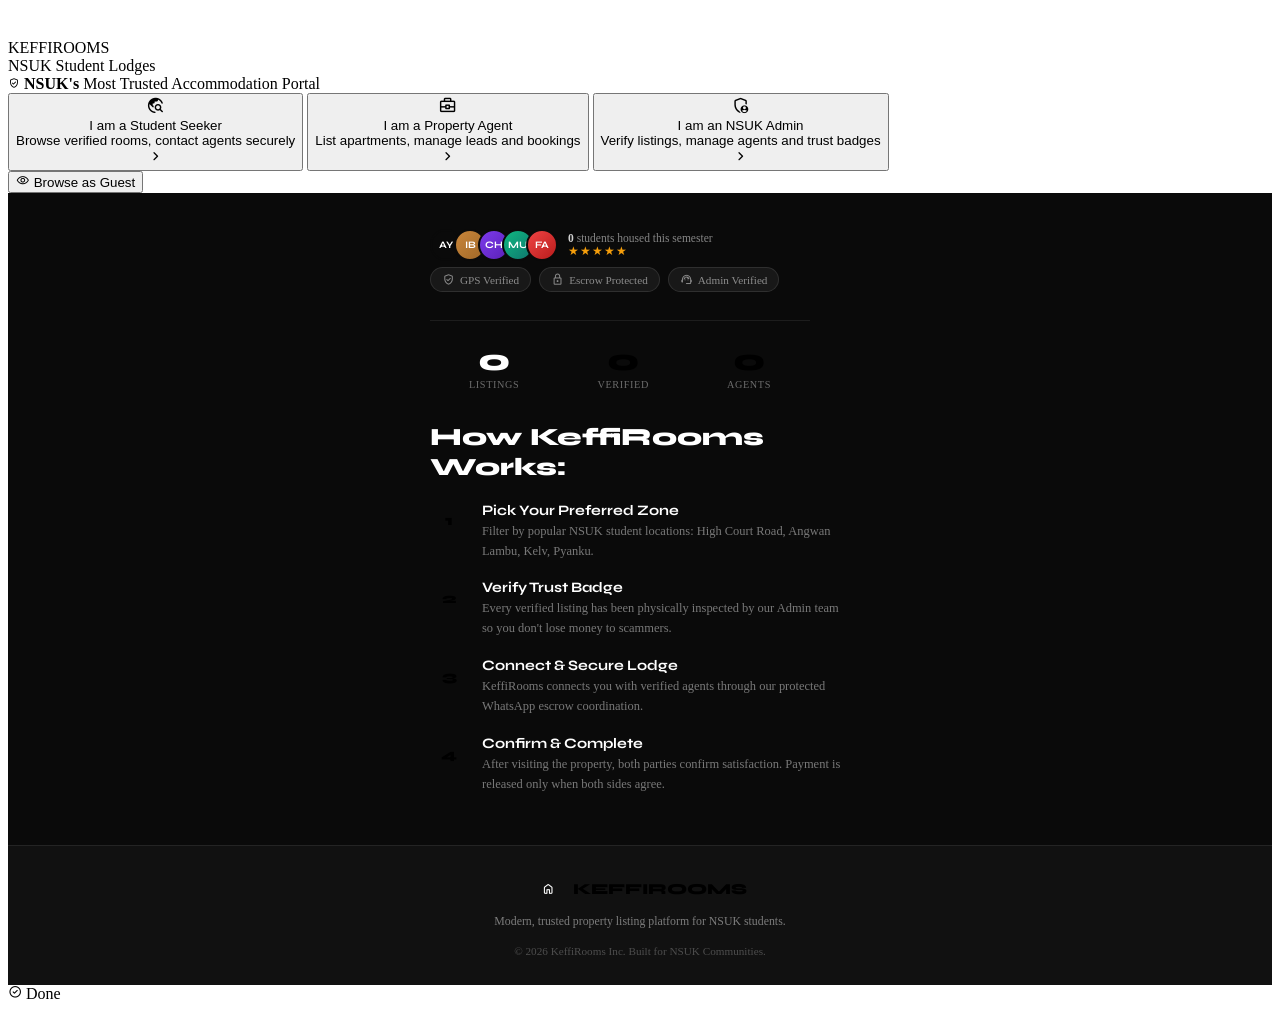
==== index.html @ 3909aef8 "Add files via upload" ====
<!DOCTYPE html>
<html lang="en" data-theme="dark">
<head>
<meta charset="UTF-8">
<meta name="viewport" content="width=device-width,initial-scale=1,maximum-scale=1">
<title>KeffiRooms — NSUK Student Lodges</title>
<link rel="preconnect" href="https://fonts.googleapis.com">
<link rel="preconnect" href="https://fonts.gstatic.com" crossorigin>
<link href="https://fonts.googleapis.com/css2?family=Syne:wght@400;600;700;800&family=Inter:wght@300;400;500;600&family=JetBrains+Mono:wght@400;500&display=swap" rel="stylesheet">
<link href="https://fonts.googleapis.com/css2?family=Material+Symbols+Rounded:opsz,wght,FILL,GRAD@20..48,100..700,0..1,-50..200" rel="stylesheet">
<link rel="stylesheet" href="css/base.css">
<link rel="stylesheet" href="css/landing.css">
<style>
/* ── THEME TOKENS ── */
[data-theme="dark"] {
  --bg:#0A0A0A;--bg2:#111;--bg3:#161616;--bg4:#1C1C1C;--card:#141414;
  --t1:#fff;--t2:rgba(255,255,255,.75);--t3:rgba(255,255,255,.45);--t4:rgba(255,255,255,.25);--t5:rgba(255,255,255,.1);
  --border:rgba(255,255,255,.08);--border2:rgba(255,255,255,.14);
  --sh:0 4px 24px rgba(0,0,0,.45);--sh-lg:0 12px 48px rgba(0,0,0,.55);
}
[data-theme="light"] {
  --bg:#F4F7F6;--bg2:#fff;--bg3:#EEF2F0;--bg4:#E4EAE8;--card:#fff;
  --t1:#0D1F1C;--t2:#2D4A45;--t3:#5A7A74;--t4:#8AABA5;--t5:rgba(13,31,28,.08);
  --border:rgba(13,31,28,.1);--border2:rgba(13,31,28,.18);
  --sh:0 4px 24px rgba(13,31,28,.1);--sh-lg:0 12px 48px rgba(13,31,28,.14);
}

/* SOCIAL PROOF ROW */
.social-proof {
  display:flex;align-items:center;gap:0;margin-bottom:6px;
  animation:slideUp 400ms var(--ease) 350ms both;
}
.sp-avatars { display:flex;margin-right:10px; }
.sp-av {
  width:28px;height:28px;border-radius:50%;border:2px solid #0A0A0A;
  background:linear-gradient(135deg,var(--teal),var(--teal-d));
  display:flex;align-items:center;justify-content:center;
  font-family:'Syne',sans-serif;font-size:.62rem;font-weight:700;color:white;
  margin-left:-8px;
}
.sp-av:first-child{margin-left:0;}
.sp-text { font-size:.72rem;color:rgba(255,255,255,.5); }
.sp-text strong { color:rgba(255,255,255,.82);font-weight:600; }
.sp-stars { color:#F59E0B;font-size:.75rem;letter-spacing:1px; }

/* TRUST BADGES ROW */
.trust-badges {
  display:flex;gap:8px;flex-wrap:wrap;margin-bottom:28px;
  animation:slideUp 400ms var(--ease) 300ms both;
}
.trust-badge {
  display:flex;align-items:center;gap:5px;
  background:rgba(255,255,255,.06);border:1px solid rgba(255,255,255,.1);
  border-radius:20px;padding:5px 11px;font-size:.7rem;color:rgba(255,255,255,.5);
}
.trust-badge .ms { font-size:.82rem;color:var(--teal-l); }

/* FEATURED LISTING CARD */
.feat-wrap { width:100%;max-width:380px;margin:0 auto 28px;animation:slideUp 400ms var(--ease) 280ms both; }
.feat-card {
  background:rgba(255,255,255,.06);border:1px solid rgba(255,255,255,.12);
  border-radius:var(--r-xl);overflow:hidden;cursor:pointer;
  transition:transform 200ms var(--ease),box-shadow 200ms;
}
.feat-card:hover { transform:translateY(-2px);box-shadow:0 8px 28px rgba(0,0,0,.4); }
.feat-inner { padding:14px;display:flex;gap:12px;align-items:center; }
.feat-thumb { width:64px;height:64px;border-radius:var(--r);overflow:hidden;flex-shrink:0;background:var(--bg4); }
.feat-thumb img { width:100%;height:100%;object-fit:cover; }
.feat-thumb-ph { width:100%;height:100%;display:flex;align-items:center;justify-content:center; }
.feat-info { flex:1; }
.feat-area { font-size:.68rem;font-weight:700;color:var(--teal-l);text-transform:uppercase;letter-spacing:.05em;margin-bottom:3px; }
.feat-v { display:inline-flex;align-items:center;gap:3px;background:rgba(16,185,129,.2);border:1px solid rgba(16,185,129,.3);color:#34D399;font-size:.62rem;font-weight:700;padding:2px 7px;border-radius:20px;float:right; }
.feat-v .ms { font-size:.72rem; }
.feat-title { font-family:'Syne',sans-serif;font-size:.88rem;font-weight:700;color:rgba(255,255,255,.9);margin-bottom:2px; }
.feat-price { font-size:.78rem;color:rgba(255,255,255,.45); }

/* HOW IT WORKS */
.hiw { padding:0 20px 32px;max-width:420px;margin:0 auto;animation:slideUp 400ms var(--ease) 200ms both; }
.hiw-title { font-family:'Syne',sans-serif;font-size:1.55rem;font-weight:800;color:var(--t1);margin-bottom:20px; }
.hiw-step { display:flex;gap:14px;margin-bottom:18px;align-items:flex-start; }
.step-num { width:38px;height:38px;border-radius:10px;flex-shrink:0;display:flex;align-items:center;justify-content:center;font-family:'Syne',sans-serif;font-size:.9rem;font-weight:800; }
.step-num.t { background:var(--teal-p);border:1px solid var(--teal-b);color:var(--teal-l); }
.step-num.g { background:var(--gold-p);border:1px solid var(--gold-b);color:var(--gold-l); }
.step-t { font-family:'Syne',sans-serif;font-size:.9rem;font-weight:700;color:var(--t1);margin-bottom:3px; }
.step-s { font-size:.78rem;color:var(--t3);line-height:1.6; }

/* STATS STRIP */
.stats-strip { display:flex;justify-content:space-around;width:100%;max-width:380px;border-top:1px solid rgba(255,255,255,.08);padding-top:24px;margin-bottom:32px;animation:slideUp 400ms var(--ease) 360ms both; }
.stat-item { text-align:center; }
.stat-n { font-family:'Syne',sans-serif;font-size:1.9rem;font-weight:800;line-height:1; }
.stat-n.t { color:var(--t1); }
.stat-n.g { color:var(--teal-l); }
.stat-n.gld { color:var(--gold-l); }
.stat-l { font-size:.64rem;color:rgba(255,255,255,.4);text-transform:uppercase;letter-spacing:.06em;margin-top:3px; }

/* THEME TOGGLE */
.theme-toggle {
  position:fixed;top:16px;right:16px;z-index:200;
  width:36px;height:36px;border-radius:50%;
  background:rgba(255,255,255,.08);border:1px solid rgba(255,255,255,.12);
  color:rgba(255,255,255,.6);display:flex;align-items:center;justify-content:center;
  transition:all 200ms var(--ease);
}
.theme-toggle:hover { background:rgba(255,255,255,.15);color:white; }
.theme-toggle .ms { font-size:1.1rem; }
[data-theme="light"] .theme-toggle { background:rgba(13,31,28,.08);border-color:rgba(13,31,28,.15);color:var(--t3); }

/* TERMS POPUP */
.terms-overlay {
  position:fixed;inset:0;background:rgba(0,0,0,.75);z-index:300;
  display:none;align-items:flex-end;backdrop-filter:blur(6px);
}
.terms-overlay.open { display:flex;animation:backdropIn 250ms ease both; }
.terms-sheet {
  background:var(--bg2);border-radius:24px 24px 0 0;
  width:100%;max-width:520px;margin:0 auto;
  padding:20px 20px 36px;
  animation:sheetUp 320ms var(--ease) both;
  max-height:88vh;overflow-y:auto;
}
.terms-handle { width:34px;height:4px;background:var(--bg4);border-radius:2px;margin:0 auto 18px; }
.terms-title { font-family:'Syne',sans-serif;font-size:1.2rem;font-weight:800;color:var(--t1);margin-bottom:4px;display:flex;align-items:center;gap:8px; }
.terms-title .ms { font-size:1.2rem;color:var(--teal-l); }
.terms-sub { font-size:.78rem;color:var(--t3);margin-bottom:18px;line-height:1.55; }
.terms-section { margin-bottom:16px; }
.terms-section-title { font-size:.72rem;font-weight:700;letter-spacing:.07em;text-transform:uppercase;color:var(--teal-l);margin-bottom:8px;display:flex;align-items:center;gap:5px; }
.terms-section-title .ms { font-size:.85rem; }
.terms-item { display:flex;gap:10px;align-items:flex-start;margin-bottom:8px;font-size:.8rem;color:var(--t2);line-height:1.6; }
.terms-item .ms { font-size:.95rem;color:var(--teal-l);flex-shrink:0;margin-top:1px; }
.terms-divider { height:1px;background:var(--border);margin:14px 0; }
.terms-highlight {
  background:var(--teal-p);border:1px solid var(--teal-b);
  border-radius:var(--r);padding:12px 14px;
  font-size:.78rem;color:var(--teal-l);line-height:1.6;margin-bottom:16px;
  display:flex;gap:8px;align-items:flex-start;
}
.terms-highlight .ms { font-size:.95rem;flex-shrink:0;margin-top:1px; }
.terms-fee-box {
  background:var(--gold-p);border:1px solid var(--gold-b);
  border-radius:var(--r);padding:12px 14px;
  font-size:.78rem;color:var(--gold-l);line-height:1.6;margin-bottom:16px;
}
.terms-fee-box strong { display:block;font-size:.84rem;margin-bottom:3px;font-family:'Syne',sans-serif; }
.terms-actions { display:flex;gap:10px; }
.btn-terms-accept {
  flex:1;background:var(--teal);color:white;padding:13px;border-radius:var(--r-xl);
  font-family:'Syne',sans-serif;font-size:.9rem;font-weight:700;
  display:flex;align-items:center;justify-content:center;gap:7px;
  transition:all 200ms var(--ease);box-shadow:0 4px 14px rgba(13,148,136,.3);
}
.btn-terms-accept:hover { background:var(--teal-l);transform:translateY(-1px); }
.btn-terms-accept .ms { font-size:1rem; }
.btn-terms-decline {
  background:var(--bg3);border:1px solid var(--border);color:var(--t3);
  padding:13px 16px;border-radius:var(--r-xl);font-size:.86rem;
  transition:all 200ms;
}
.btn-terms-decline:hover { border-color:var(--border2);color:var(--t2); }

/* SATISFACTION MODAL */
.sat-overlay {
  position:fixed;inset:0;background:rgba(0,0,0,.75);z-index:300;
  display:none;align-items:center;justify-content:center;padding:20px;
  backdrop-filter:blur(6px);
}
.sat-overlay.open { display:flex;animation:backdropIn 250ms ease both; }
.sat-card {
  background:var(--bg2);border-radius:var(--r-2xl);
  padding:24px 20px;width:100%;max-width:360px;text-align:center;
  animation:bounceIn 380ms var(--spring) both;
}
.sat-icon { font-size:3rem;margin-bottom:12px; }
.sat-title { font-family:'Syne',sans-serif;font-size:1.2rem;font-weight:800;color:var(--t1);margin-bottom:6px; }
.sat-sub { font-size:.8rem;color:var(--t3);line-height:1.6;margin-bottom:20px; }
.sat-stars { display:flex;gap:8px;justify-content:center;margin-bottom:20px; }
.sat-star { font-size:2rem;cursor:pointer;transition:transform 200ms var(--spring);color:var(--bg4); }
.sat-star.active { color:#F59E0B; }
.sat-star:hover { transform:scale(1.2); }
.sat-textarea { width:100%;background:var(--bg3);border:1.5px solid var(--border);border-radius:var(--r-lg);padding:11px 13px;font-size:.84rem;color:var(--t1);outline:none;resize:none;height:80px;margin-bottom:14px;transition:border-color 180ms; }
.sat-textarea:focus { border-color:var(--teal); }
.sat-textarea::placeholder { color:var(--t4); }
.btn-sat-submit {
  width:100%;background:var(--teal);color:white;padding:13px;border-radius:var(--r-xl);
  font-family:'Syne',sans-serif;font-size:.92rem;font-weight:700;
  transition:all 200ms var(--ease);box-shadow:0 4px 14px rgba(13,148,136,.3);
}
.btn-sat-submit:hover { background:var(--teal-l);transform:translateY(-1px); }
</style>
</head>
<body class="landing-page">

<!-- THEME TOGGLE -->
<button class="theme-toggle" onclick="toggleTheme()" id="theme-btn">
  <span class="material-symbols-rounded ms" id="theme-icon">light_mode</span>
</button>

<!-- LANDING SCREEN -->
<div id="landing-screen">
  <div class="sl-bg">
    <div class="sl-orb1"></div>
    <div class="sl-orb2"></div>
    <div class="sl-orb3"></div>
  </div>
  <div class="sl-top">
    <div class="sl-logo-wrap">
      <div class="sl-logo"><span class="material-symbols-rounded ms" style="font-size:1.7rem;color:white;">home</span></div>
      <div class="sl-logo-ring"></div>
    </div>
    <div class="sl-wordmark">KEFFI<span class="r">ROOMS</span></div>
    <div class="sl-tagline">NSUK Student Lodges</div>
    <div class="sl-badge">
      <span class="material-symbols-rounded ms" style="font-size:.75rem;color:var(--teal-l);">verified_user</span>
      <strong>NSUK's</strong>&nbsp;Most Trusted Accommodation Portal
    </div>
  </div>

  <!-- ROLE CARDS -->
  <div class="sl-cards">
    <button class="sl-card teal" onclick="handleRoleClick('seeker', event)">
      <div class="sl-card-icon teal"><span class="material-symbols-rounded ms" style="font-size:1.2rem;">travel_explore</span></div>
      <div class="sl-card-text">
        <div class="sl-card-title">I am a Student Seeker</div>
        <div class="sl-card-sub">Browse verified rooms, contact agents securely</div>
      </div>
      <div class="sl-card-arrow"><span class="material-symbols-rounded ms" style="font-size:1.1rem;">chevron_right</span></div>
    </button>
    <button class="sl-card gold" onclick="handleRoleClick('agent', event)">
      <div class="sl-card-icon gold"><span class="material-symbols-rounded ms" style="font-size:1.2rem;">business_center</span></div>
      <div class="sl-card-text">
        <div class="sl-card-title">I am a Property Agent</div>
        <div class="sl-card-sub">List apartments, manage leads and bookings</div>
      </div>
      <div class="sl-card-arrow"><span class="material-symbols-rounded ms" style="font-size:1.1rem;">chevron_right</span></div>
    </button>
    <button class="sl-card violet" onclick="handleRoleClick('admin', event)">
      <div class="sl-card-icon violet"><span class="material-symbols-rounded ms" style="font-size:1.2rem;">admin_panel_settings</span></div>
      <div class="sl-card-text">
        <div class="sl-card-title">I am an NSUK Admin</div>
        <div class="sl-card-sub">Verify listings, manage agents and trust badges</div>
      </div>
      <div class="sl-card-arrow"><span class="material-symbols-rounded ms" style="font-size:1.1rem;">chevron_right</span></div>
    </button>
  </div>

  <div class="sl-footer">
    <button class="sl-guest-btn" onclick="handleRoleClick('guest', event)">
      <span class="material-symbols-rounded ms" style="font-size:.85rem;">visibility</span>
      Browse as Guest
    </button>
  </div>
</div>

<!-- SCROLLABLE INFO (below fold, reached by scrolling) -->
<div style="background:var(--bg);">

  <!-- SOCIAL PROOF -->
  <div style="padding:36px 20px 0;max-width:420px;margin:0 auto;">
    <div class="social-proof">
      <div class="sp-avatars">
        <div class="sp-av">AY</div>
        <div class="sp-av" style="background:linear-gradient(135deg,#C9863A,#A06828);">IB</div>
        <div class="sp-av" style="background:linear-gradient(135deg,#7C3AED,#5B21B6);">CH</div>
        <div class="sp-av" style="background:linear-gradient(135deg,#10B981,#0F766E);">MU</div>
        <div class="sp-av" style="background:linear-gradient(135deg,#EF4444,#B91C1C);">FA</div>
      </div>
      <div>
        <div class="sp-text"><strong id="sp-count">0</strong> students housed this semester</div>
        <div class="sp-stars">★★★★★</div>
      </div>
    </div>
    <div class="trust-badges">
      <div class="trust-badge"><span class="material-symbols-rounded ms">verified_user</span> GPS Verified</div>
      <div class="trust-badge"><span class="material-symbols-rounded ms">lock</span> Escrow Protected</div>
      <div class="trust-badge"><span class="material-symbols-rounded ms">support_agent</span> Admin Verified</div>
    </div>
  </div>

  <!-- STATS -->
  <div style="padding:0 20px;max-width:420px;margin:0 auto;">
    <div class="stats-strip">
      <div class="stat-item"><div class="stat-n t" id="lp-total">0</div><div class="stat-l">Listings</div></div>
      <div class="stat-item"><div class="stat-n g" id="lp-verified">0</div><div class="stat-l">Verified</div></div>
      <div class="stat-item"><div class="stat-n gld" id="lp-agents">0</div><div class="stat-l">Agents</div></div>
    </div>
  </div>

  <!-- FEATURED -->
  <div class="feat-wrap" id="feat-wrap" style="display:none;padding:0 20px;">
    <div class="feat-card" id="feat-card"></div>
  </div>

  <!-- HOW IT WORKS -->
  <div class="hiw">
    <div class="hiw-title">How KeffiRooms Works:</div>
    <div class="hiw-step">
      <div class="step-num t">1</div>
      <div><div class="step-t">Pick Your Preferred Zone</div><div class="step-s">Filter by popular NSUK student locations: High Court Road, Angwan Lambu, Kelv, Pyanku.</div></div>
    </div>
    <div class="hiw-step">
      <div class="step-num g">2</div>
      <div><div class="step-t">Verify Trust Badge</div><div class="step-s">Every verified listing has been physically inspected by our Admin team so you don't lose money to scammers.</div></div>
    </div>
    <div class="hiw-step">
      <div class="step-num t">3</div>
      <div><div class="step-t">Connect &amp; Secure Lodge</div><div class="step-s">KeffiRooms connects you with verified agents through our protected WhatsApp escrow coordination.</div></div>
    </div>
    <div class="hiw-step">
      <div class="step-num g">4</div>
      <div><div class="step-t">Confirm &amp; Complete</div><div class="step-s">After visiting the property, both parties confirm satisfaction. Payment is released only when both sides agree.</div></div>
    </div>
  </div>

  <!-- FOOTER -->
  <div style="background:var(--bg2);border-top:1px solid var(--border);padding:28px 20px;text-align:center;">
    <div style="display:flex;align-items:center;justify-content:center;gap:10px;margin-bottom:8px;">
      <div style="width:30px;height:30px;border-radius:8px;background:linear-gradient(135deg,var(--teal),var(--teal-d));display:flex;align-items:center;justify-content:center;">
        <span class="material-symbols-rounded ms" style="font-size:.9rem;color:white;">home</span>
      </div>
      <div style="font-family:'Syne',sans-serif;font-size:.95rem;font-weight:800;">KEFFI<span style="color:var(--teal-l);">ROOMS</span></div>
    </div>
    <div style="font-size:.74rem;color:var(--t3);margin-bottom:14px;line-height:1.6;">Modern, trusted property listing platform for NSUK students.</div>
    <div style="font-size:.7rem;color:var(--t4);">© 2026 KeffiRooms Inc. Built for NSUK Communities.</div>
  </div>
</div>

<!-- TERMS & CONDITIONS POPUP -->
<div class="terms-overlay" id="terms-overlay">
  <div class="terms-sheet">
    <div class="terms-handle"></div>
    <div class="terms-title">
      <span class="material-symbols-rounded ms">gavel</span>
      Terms &amp; Data Sharing Policy
    </div>
    <div class="terms-sub">Please read before we connect you with an agent. This takes 30 seconds.</div>

    <div class="terms-section">
      <div class="terms-section-title"><span class="material-symbols-rounded ms">share</span> What We Share</div>
      <div class="terms-item"><span class="material-symbols-rounded ms">check_circle</span>Your contact (phone) is shared with KeffiRooms admin only — not directly with agents</div>
      <div class="terms-item"><span class="material-symbols-rounded ms">check_circle</span>Listing details (title, area, price, amenities) are shared with you</div>
      <div class="terms-item"><span class="material-symbols-rounded ms">check_circle</span>Agent information is shared only after admin verification</div>
    </div>

    <div class="terms-highlight">
      <span class="material-symbols-rounded ms">support_agent</span>
      <span><strong>Transparent Process:</strong> KeffiRooms will contact BOTH you and the agent to verify identities before connecting you. You will never pay anyone without admin confirmation.</span>
    </div>

    <div class="terms-section">
      <div class="terms-section-title"><span class="material-symbols-rounded ms">security</span> Your Protection</div>
      <div class="terms-item"><span class="material-symbols-rounded ms">verified_user</span>All agents are manually approved by our admin team</div>
      <div class="terms-item"><span class="material-symbols-rounded ms">location_on</span>All listings include GPS-verified photo metadata</div>
      <div class="terms-item"><span class="material-symbols-rounded ms">payments</span>Payment coordination is handled through KeffiRooms — never pay an agent directly without our confirmation</div>
    </div>

    <div class="terms-divider"></div>

    <div class="terms-fee-box">
      <strong>Coordination Fee Notice</strong>
      KeffiRooms charges a small verification/coordination fee (N500–N1,000) upon successful connection between seeker and agent. This fee covers trust verification, identity confirmation, and secure coordination. Fee is only collected after both parties confirm the meeting was successful.
    </div>

    <div class="terms-section">
      <div class="terms-section-title"><span class="material-symbols-rounded ms">star</span> After Your Visit</div>
      <div class="terms-item"><span class="material-symbols-rounded ms">thumb_up</span>You will be asked to confirm satisfaction after meeting the agent</div>
      <div class="terms-item"><span class="material-symbols-rounded ms">rate_review</span>Your rating helps protect other NSUK students from fraud</div>
    </div>

    <div class="terms-actions">
      <button class="btn-terms-accept" id="terms-accept-btn" onclick="acceptTermsAndProceed()">
        <span class="material-symbols-rounded ms">check_circle</span>
        I Understand, Proceed
      </button>
      <button class="btn-terms-decline" onclick="closeTerms()">Decline</button>
    </div>
  </div>
</div>

<!-- SATISFACTION CONFIRMATION MODAL -->
<div class="sat-overlay" id="sat-overlay">
  <div class="sat-card">
    <div class="sat-icon">🏠</div>
    <div class="sat-title">How was your visit?</div>
    <div class="sat-sub">Your honest feedback protects other NSUK students from fraud and helps us maintain trust.</div>
    <div class="sat-stars" id="sat-stars">
      <span class="sat-star" onclick="rateStar(1)">★</span>
      <span class="sat-star" onclick="rateStar(2)">★</span>
      <span class="sat-star" onclick="rateStar(3)">★</span>
      <span class="sat-star" onclick="rateStar(4)">★</span>
      <span class="sat-star" onclick="rateStar(5)">★</span>
    </div>
    <textarea class="sat-textarea" id="sat-comment" placeholder="Tell us about your experience (optional)..."></textarea>
    <button class="btn-sat-submit" onclick="submitSatisfaction()">Submit Feedback</button>
  </div>
</div>

<!-- TOAST -->
<div class="toast" id="toast">
  <span class="material-symbols-rounded ms" style="font-size:.9rem;color:var(--teal-l);">check_circle</span>
  <span id="toast-msg">Done</span>
</div>

<script src="js/db.js"></script>
<script src="js/auth.js"></script>
<script>
// ── PENDING ROLE ──
let pendingRole = null;
let termsAccepted = localStorage.getItem('kr6_terms_accepted') === 'true';
let satRating = 0;

// ── INIT ──
document.addEventListener('DOMContentLoaded', () => {
  applyTheme();
  updateLandingStats();
  renderFeatured();
  animateSocialProof();
  // check if coming back after satisfaction confirmation
  const pendingSat = sessionStorage.getItem('kr6_pending_satisfaction');
  if (pendingSat) {
    sessionStorage.removeItem('kr6_pending_satisfaction');
    setTimeout(() => openSatisfaction(), 600);
  }
});

function applyTheme() {
  const theme = localStorage.getItem('kr6_theme') || 'dark';
  document.documentElement.setAttribute('data-theme', theme);
  const icon = document.getElementById('theme-icon');
  if (icon) icon.textContent = theme === 'dark' ? 'light_mode' : 'dark_mode';
}

function toggleTheme() {
  const current = localStorage.getItem('kr6_theme') || 'dark';
  const next = current === 'dark' ? 'light' : 'dark';
  localStorage.setItem('kr6_theme', next);
  document.documentElement.setAttribute('data-theme', next);
  const icon = document.getElementById('theme-icon');
  if (icon) {
    icon.style.animation = 'spinOnce 300ms var(--ease) both';
    icon.textContent = next === 'dark' ? 'light_mode' : 'dark_mode';
    setTimeout(() => icon.style.animation = '', 320);
  }
}

// ── SOCIAL PROOF ANIMATION ──
function animateSocialProof() {
  const el = document.getElementById('sp-count');
  if (el) animateCount(el, 450);
}

// ── STATS ──
function updateLandingStats() {
  const total    = DB.listings.filter(l => l.status !== 'rejected').length;
  const verified = DB.listings.filter(l => l.status === 'verified').length;
  const agents   = DB.agents.filter(a => a.status === 'approved').length;
  const lt = document.getElementById('lp-total');    if (lt) animateCount(lt, total);
  const lv = document.getElementById('lp-verified'); if (lv) animateCount(lv, verified);
  const la = document.getElementById('lp-agents');   if (la) animateCount(la, agents);
}

function renderFeatured() {
  const vl = DB.listings.find(l => l.status === 'verified' && l.photos && l.photos.length);
  const wrap = document.getElementById('feat-wrap');
  const card = document.getElementById('feat-card');
  if (!vl || !wrap || !card) return;
  wrap.style.display = 'block';
  card.innerHTML = `
    <div class="feat-inner">
      <div class="feat-thumb">
        <img src="${vl.photos[0]}" alt="${vl.title}">
      </div>
      <div class="feat-info">
        <div>
          <span class="feat-area">${vl.area}</span>
          <span class="feat-v"><span class="material-symbols-rounded ms" style="font-size:.7rem;">verified</span> Verified</span>
        </div>
        <div class="feat-title">${vl.title}</div>
        <div class="feat-price">N${fmtN(vl.price)} / year</div>
      </div>
    </div>`;
}

// ── ROLE CLICK WITH TERMS ──
function handleRoleClick(role, event) {
  // Ripple effect
  const card = event?.currentTarget;
  if (card) {
    const ripple = document.createElement('span');
    const rect   = card.getBoundingClientRect();
    const x = event.clientX - rect.left;
    const y = event.clientY - rect.top;
    ripple.style.cssText = `position:absolute;border-radius:50%;background:rgba(255,255,255,.14);width:200px;height:200px;margin-left:-100px;margin-top:-100px;left:${x}px;top:${y}px;animation:ripple 500ms ease-out both;pointer-events:none;`;
    card.style.position = 'relative';
    card.style.overflow = 'hidden';
    card.appendChild(ripple);
    setTimeout(() => ripple.remove(), 520);
  }

  pendingRole = role;

  if (role === 'guest') {
    setTimeout(() => seekerGuest(), 120);
    return;
  }

  // Show terms if not yet accepted
  if (!termsAccepted && role === 'seeker') {
    setTimeout(() => openTerms(), 120);
  } else {
    setTimeout(() => proceedToRole(role), 120);
  }
}

function openTerms() {
  document.getElementById('terms-overlay').classList.add('open');
}
function closeTerms() {
  document.getElementById('terms-overlay').classList.remove('open');
  pendingRole = null;
}
function acceptTermsAndProceed() {
  termsAccepted = true;
  localStorage.setItem('kr6_terms_accepted', 'true');
  document.getElementById('terms-overlay').classList.remove('open');
  proceedToRole(pendingRole);
}

function proceedToRole(role) {
  if (role === 'seeker') { goPage('seeker.html'); }
  if (role === 'agent')  { goPage('auth-agent.html'); }
  if (role === 'admin')  { goPage('auth-admin.html'); }
}

// ── SATISFACTION FLOW ──
function openSatisfaction() {
  document.getElementById('sat-overlay').classList.add('open');
}
function rateStar(n) {
  satRating = n;
  document.querySelectorAll('.sat-star').forEach((s, i) => {
    s.classList.toggle('active', i < n);
    if (i < n) { s.style.animation = `bounceIn 200ms var(--spring) ${i*50}ms both`; }
  });
}
function submitSatisfaction() {
  if (!satRating) { showToast('Please give a rating'); return; }
  const comment = document.getElementById('sat-comment')?.value.trim();
  // Save review
  const reviews = JSON.parse(localStorage.getItem('kr6_reviews') || '[]');
  reviews.push({ rating: satRating, comment, at: Date.now() });
  localStorage.setItem('kr6_reviews', JSON.stringify(reviews));
  document.getElementById('sat-overlay').classList.remove('open');
  showToast('Thank you! Your feedback protects other students.');

  // Send satisfaction notification to admin WhatsApp
  const msg = encodeURIComponent(
    `KeffiRooms Satisfaction Report\n\nRating: ${'★'.repeat(satRating)}\nComment: ${comment || 'No comment'}\nTime: ${nowStr()}\n\n[Coordination fee can now be collected]`
  );
  setTimeout(() => window.open(`https://wa.me/${ADMIN_WA}?text=${msg}`, '_blank'), 1000);
}

// ── ANIMATE COUNT ──
function animateCount(el, target) {
  let current = 0;
  const step = Math.max(1, Math.floor(target / 25));
  const interval = setInterval(() => {
    current = Math.min(current + step, target);
    el.textContent = current + (target > 50 ? '+' : '');
    if (current >= target) clearInterval(interval);
  }, 40);
}
</script>
</body>
</html>
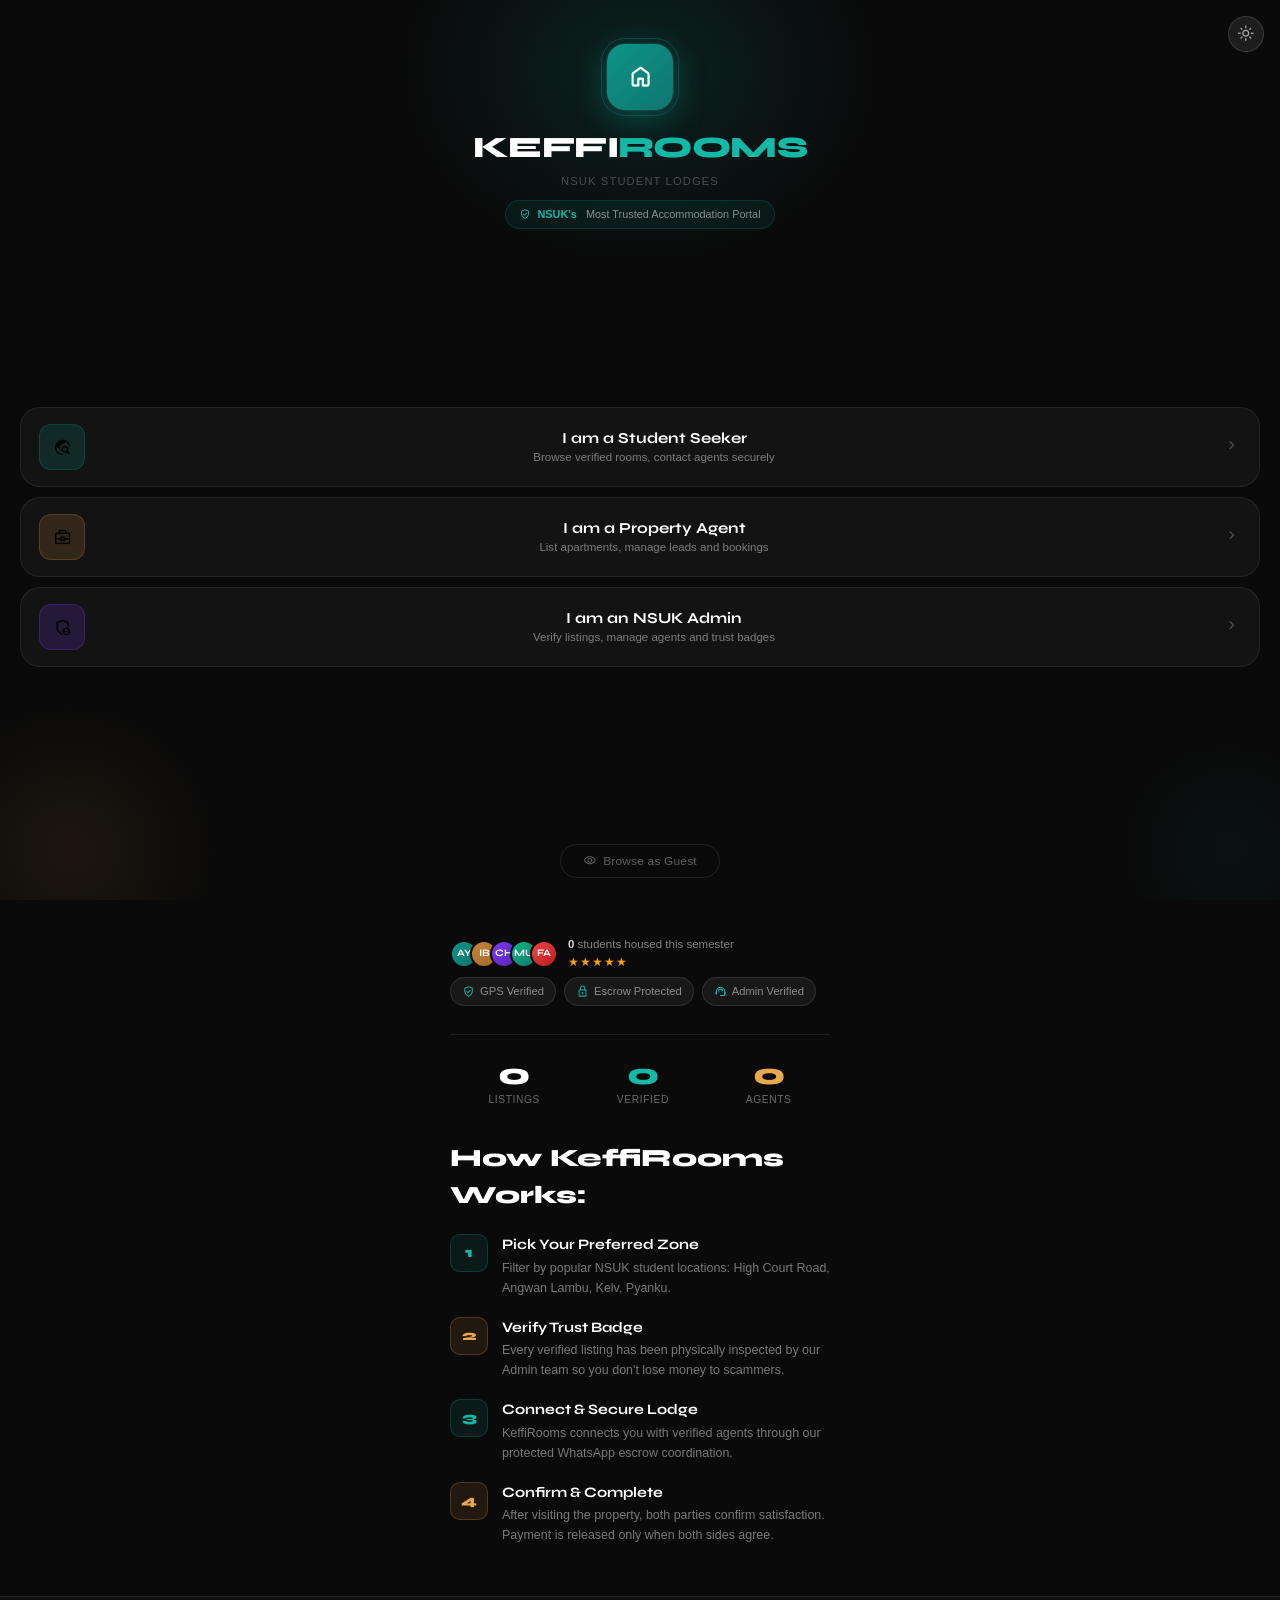
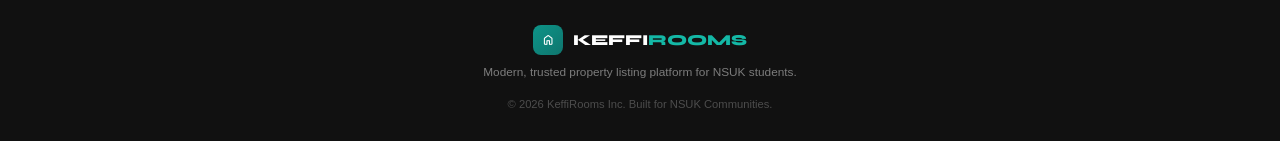
==== commit 41e1880e: "Update index.html" ====
--- a/index.html
+++ b/index.html
@@ -8,8 +8,8 @@
 <link rel="preconnect" href="https://fonts.gstatic.com" crossorigin>
 <link href="https://fonts.googleapis.com/css2?family=Syne:wght@400;600;700;800&family=Inter:wght@300;400;500;600&family=JetBrains+Mono:wght@400;500&display=swap" rel="stylesheet">
 <link href="https://fonts.googleapis.com/css2?family=Material+Symbols+Rounded:opsz,wght,FILL,GRAD@20..48,100..700,0..1,-50..200" rel="stylesheet">
-<link rel="stylesheet" href="css/base.css">
-<link rel="stylesheet" href="css/landing.css">
+<link rel="stylesheet" href="./base.css">
+<link rel="stylesheet" href="./landing.css">
 <style>
 /* ── THEME TOKENS ── */
 [data-theme="dark"] {
--- a/base.css
+++ b/base.css
@@ -0,0 +1,343 @@
+/* ═══════════════════════════════════════
+   KEFFIROOMS — BASE CSS
+   Design tokens, resets, animations, shared
+═══════════════════════════════════════ */
+
+@import url('https://fonts.googleapis.com/css2?family=Syne:wght@400;600;700;800&family=Inter:wght@300;400;500;600&family=JetBrains+Mono:wght@400;500&display=swap');
+
+/* ── TOKENS ── */
+:root {
+  /* Backgrounds */
+  --bg:    #0A0A0A;
+  --bg2:   #111111;
+  --bg3:   #161616;
+  --bg4:   #1C1C1C;
+  --card:  #141414;
+
+  /* Teal (primary trust color) */
+  --teal:    #0D9488;
+  --teal-l:  #14B8A6;
+  --teal-d:  #0F766E;
+  --teal-p:  rgba(13,148,136,.12);
+  --teal-b:  rgba(13,148,136,.28);
+
+  /* Gold (agent/action color) */
+  --gold:    #C9863A;
+  --gold-l:  #E8A84E;
+  --gold-d:  #A06828;
+  --gold-p:  rgba(201,134,58,.12);
+  --gold-b:  rgba(201,134,58,.28);
+
+  /* Emerald (verified/success) */
+  --em:   #10B981;
+  --em-p: rgba(16,185,129,.12);
+  --em-b: rgba(16,185,129,.28);
+
+  /* Red (danger) */
+  --red:   #EF4444;
+  --red-p: rgba(239,68,68,.12);
+  --red-b: rgba(239,68,68,.28);
+
+  /* Violet (admin) */
+  --vio:   #7C3AED;
+  --vio-p: rgba(124,58,237,.12);
+  --vio-b: rgba(124,58,237,.28);
+  --vio-l: #A78BFA;
+
+  /* Text */
+  --t1: #FFFFFF;
+  --t2: rgba(255,255,255,.75);
+  --t3: rgba(255,255,255,.45);
+  --t4: rgba(255,255,255,.25);
+  --t5: rgba(255,255,255,.10);
+
+  /* Borders */
+  --border:  rgba(255,255,255,.08);
+  --border2: rgba(255,255,255,.14);
+
+  /* Shadows */
+  --sh-sm: 0 2px 10px rgba(0,0,0,.35);
+  --sh:    0 4px 24px rgba(0,0,0,.45);
+  --sh-lg: 0 12px 48px rgba(0,0,0,.55);
+  --sh-xl: 0 24px 80px rgba(0,0,0,.65);
+
+  /* Easing */
+  --ease:  cubic-bezier(0.23, 1, 0.32, 1);
+  --ease2: cubic-bezier(0.77, 0, 0.175, 1);
+  --spring: cubic-bezier(0.34, 1.56, 0.64, 1);
+
+  /* Radii */
+  --r-sm: 8px;
+  --r:    12px;
+  --r-lg: 16px;
+  --r-xl: 20px;
+  --r-2xl:24px;
+}
+
+/* ── RESET ── */
+*, *::before, *::after { margin:0; padding:0; box-sizing:border-box; }
+html { -webkit-font-smoothing:antialiased; -moz-osx-font-smoothing:grayscale; scroll-behavior:smooth; }
+body { font-family:'Inter',sans-serif; background:var(--bg); color:var(--t1); min-height:100vh; overflow-x:hidden; line-height:1.5; }
+button { cursor:pointer; font-family:inherit; border:none; background:none; }
+input, select, textarea { font-family:inherit; color:var(--t1); }
+img { display:block; max-width:100%; }
+a { text-decoration:none; color:inherit; }
+
+/* ── ANIMATIONS ── */
+@keyframes fadeIn    { from{opacity:0;transform:translateY(10px);}   to{opacity:1;transform:translateY(0);} }
+@keyframes pageIn    { from{opacity:0;transform:translateY(14px) scale(.985);} to{opacity:1;transform:translateY(0) scale(1);} }
+@keyframes pageOut   { from{opacity:1;transform:translateY(0) scale(1);} to{opacity:0;transform:translateY(-10px) scale(.985);} }
+@keyframes slideUp   { from{opacity:0;transform:translateY(18px);}   to{opacity:1;transform:translateY(0);} }
+@keyframes slideDown { from{opacity:0;transform:translateY(-18px);}  to{opacity:1;transform:translateY(0);} }
+@keyframes slideRight{ from{opacity:0;transform:translateX(18px);}   to{opacity:1;transform:translateX(0);} }
+@keyframes slideLeft { from{opacity:0;transform:translateX(-18px);}  to{opacity:1;transform:translateX(0);} }
+@keyframes sheetUp   { from{transform:translateY(28px);opacity:0;}   to{transform:translateY(0);opacity:1;} }
+@keyframes bounceIn  { 0%{transform:scale(.82);opacity:0;} 60%{transform:scale(1.06);} 80%{transform:scale(.97);} 100%{transform:scale(1);opacity:1;} }
+@keyframes popIn     { 0%{transform:scale(.88) translateY(8px);opacity:0;} 100%{transform:scale(1) translateY(0);opacity:1;} }
+@keyframes spinOnce  { from{transform:rotate(-8deg) scale(.9);opacity:0;} to{transform:rotate(0) scale(1);opacity:1;} }
+@keyframes ripple    { from{transform:scale(0);opacity:.6;} to{transform:scale(6);opacity:0;} }
+@keyframes pulse     { 0%,100%{opacity:1;} 50%{opacity:.45;} }
+@keyframes orbFloat  { 0%,100%{transform:translateY(0) scale(1);} 50%{transform:translateY(-22px) scale(1.03);} }
+@keyframes ringPulse { 0%,100%{opacity:.3;transform:scale(1);} 50%{opacity:.8;transform:scale(1.06);} }
+@keyframes slideNavUp{ from{opacity:0;transform:translateY(100%);} to{opacity:1;transform:translateY(0);} }
+@keyframes indicIn   { from{width:0;opacity:0;} to{width:20px;opacity:1;} }
+@keyframes backdropIn{ from{opacity:0;} to{opacity:1;} }
+@keyframes countUp   { from{opacity:0;transform:translateY(8px);} to{opacity:1;transform:translateY(0);} }
+
+/* ── TOPBAR / APPBAR ── */
+.topbar, .appbar {
+  position:sticky; top:0; z-index:100;
+  background:rgba(10,10,10,.92); backdrop-filter:blur(20px) saturate(180%);
+  border-bottom:1px solid var(--border);
+  height:58px; display:flex; align-items:center; justify-content:space-between;
+  padding:0 16px;
+  animation:slideDown 300ms var(--ease) both;
+}
+@keyframes slideDown { from{opacity:0;transform:translateY(-100%);} to{opacity:1;transform:translateY(0);} }
+
+.tb-brand, .appbar-brand { display:flex; align-items:center; gap:10px; }
+.tb-logo, .appbar-logo {
+  width:36px; height:36px; border-radius:10px;
+  background:linear-gradient(135deg, var(--teal), var(--teal-d));
+  display:flex; align-items:center; justify-content:center;
+  box-shadow:0 4px 12px rgba(13,148,136,.35);
+}
+.tb-logo svg, .appbar-logo svg { width:17px; height:17px; color:white; }
+.tb-wordmark, .appbar-name {
+  font-family:'Syne',sans-serif; font-size:1.05rem; font-weight:800; letter-spacing:-.01em;
+}
+.tb-wordmark .r, .appbar-name .r { color:var(--teal-l); }
+.tb-sub { font-size:.58rem; color:var(--t4); text-transform:uppercase; letter-spacing:.08em; margin-top:-2px; }
+.tb-right, .appbar-right { display:flex; align-items:center; gap:8px; }
+
+.mode-chip {
+  display:flex; align-items:center; gap:6px;
+  background:var(--bg3); border:1px solid var(--border2);
+  border-radius:20px; padding:5px 12px;
+  font-size:.68rem; font-weight:600; color:var(--t2);
+  animation:fadeIn 400ms var(--ease) 200ms both;
+}
+.mode-chip .dot { width:6px; height:6px; border-radius:50%; animation:pulse 2s ease-in-out infinite; }
+.mode-chip .dot.t { background:var(--teal-l); }
+.mode-chip .dot.g { background:var(--gold-l); }
+.mode-chip .dot.v { background:var(--vio-l); }
+
+.signout-btn {
+  width:32px; height:32px; border-radius:8px;
+  background:var(--bg3); border:1px solid var(--border); color:var(--t3);
+  display:flex; align-items:center; justify-content:center;
+  transition:all 180ms var(--ease);
+}
+.signout-btn:hover { border-color:var(--border2); color:var(--t2); transform:scale(1.05); }
+.signout-btn:active { transform:scale(.93); }
+.signout-btn svg { width:14px; height:14px; }
+
+/* ── BOTTOM NAV ── */
+.btm-nav {
+  position:fixed; bottom:0; left:0; right:0;
+  background:rgba(10,10,10,.96); backdrop-filter:blur(20px);
+  border-top:1px solid var(--border);
+  display:flex; justify-content:space-around; padding:8px 0 16px; z-index:90;
+  animation:slideNavUp 380ms var(--ease) both;
+}
+.bn {
+  display:flex; flex-direction:column; align-items:center; gap:3px;
+  padding:2px 14px; position:relative; cursor:pointer;
+}
+.bn svg { width:20px; height:20px; color:var(--t4); transition:color 220ms var(--ease), transform 220ms var(--ease); }
+.bn span { font-size:.62rem; color:var(--t4); font-weight:500; transition:color 220ms; }
+.bn.on svg { color:var(--teal-l); transform:translateY(-3px) scale(1.1); }
+.bn.on span { color:var(--teal-l); font-weight:700; }
+.bn.on::after {
+  content:''; position:absolute; bottom:-8px; left:50%; transform:translateX(-50%);
+  width:20px; height:3px; background:var(--teal-l); border-radius:2px 2px 0 0;
+  animation:indicIn 220ms var(--ease) both;
+}
+.bn:active svg { transform:scale(.82) !important; }
+
+/* ── FORM ELEMENTS ── */
+.fg { margin-bottom:12px; }
+.fg label { display:block; font-size:.7rem; font-weight:600; color:var(--t2); margin-bottom:5px; letter-spacing:.02em; }
+.rq { color:var(--teal-l); }
+.fi, .fs, .fta {
+  width:100%; background:var(--bg3); border:1.5px solid var(--border);
+  border-radius:var(--r-lg); padding:12px 14px; font-size:.88rem;
+  color:var(--t1); outline:none;
+  transition:border-color 180ms var(--ease), background 180ms, box-shadow 180ms;
+}
+.fi::placeholder, .fta::placeholder { color:var(--t4); }
+.fi:focus, .fs:focus, .fta:focus {
+  border-color:var(--teal); background:var(--bg2);
+  box-shadow:0 0 0 3px rgba(13,148,136,.14);
+}
+.fta { resize:vertical; min-height:82px; line-height:1.6; }
+.fs {
+  -webkit-appearance:none; appearance:none;
+  background-image:url("data:image/svg+xml,%3Csvg xmlns='http://www.w3.org/2000/svg' width='16' height='16' viewBox='0 0 24 24' fill='none' stroke='rgba(255,255,255,.35)' stroke-width='2'%3E%3Cpolyline points='6 9 12 15 18 9'%3E%3C/polyline%3E%3C/svg%3E");
+  background-repeat:no-repeat; background-position:right 12px center; padding-right:38px;
+}
+.fr { display:flex; gap:10px; }
+.fr .fg { flex:1; }
+
+/* ── PIN INPUT ── */
+.pin-lbl { font-size:.7rem; font-weight:600; color:var(--t2); margin-bottom:8px; }
+.pin-row { display:flex; gap:8px; }
+.pb {
+  flex:1; max-width:48px; height:54px;
+  background:var(--bg3); border:2px solid var(--border); border-radius:var(--r-lg);
+  text-align:center; font-family:'Syne',sans-serif; font-size:1.5rem; font-weight:800;
+  color:var(--t1); outline:none; caret-color:var(--teal-l);
+  transition:border-color 180ms, background 180ms, box-shadow 180ms, transform 120ms;
+}
+.pb:focus {
+  border-color:var(--teal-l); background:var(--bg2);
+  box-shadow:0 0 0 3px rgba(13,148,136,.15);
+  transform:scale(1.04);
+}
+
+/* ── BUTTONS ── */
+.btn-primary {
+  width:100%; background:var(--teal); color:white;
+  padding:14px; border-radius:var(--r-xl);
+  font-family:'Syne',sans-serif; font-size:.95rem; font-weight:700;
+  display:flex; align-items:center; justify-content:center; gap:8px;
+  box-shadow:0 4px 16px rgba(13,148,136,.3), 0 1px 0 rgba(255,255,255,.1) inset;
+  margin-top:8px; position:relative; overflow:hidden;
+  transition:background 200ms var(--ease), box-shadow 200ms, transform 160ms;
+}
+.btn-primary::before {
+  content:''; position:absolute; inset:0;
+  background:linear-gradient(135deg, transparent, rgba(255,255,255,.08));
+  opacity:0; transition:opacity 200ms;
+}
+.btn-primary:hover::before { opacity:1; }
+.btn-primary:hover { background:var(--teal-l); box-shadow:0 6px 22px rgba(13,148,136,.45); }
+.btn-primary:active { transform:scale(.97) translateY(1px); box-shadow:0 2px 8px rgba(13,148,136,.3); }
+.btn-primary svg { width:16px; height:16px; transition:transform 200ms var(--ease); }
+.btn-primary:hover svg { transform:translateX(2px); }
+
+.btn-secondary {
+  width:100%; background:var(--bg3); border:1.5px solid var(--border); color:var(--t2);
+  padding:12px; border-radius:var(--r-xl); font-size:.86rem; font-weight:500;
+  display:flex; align-items:center; justify-content:center; gap:8px;
+  transition:all 200ms var(--ease);
+}
+.btn-secondary:hover { background:var(--bg4); border-color:var(--border2); }
+.btn-secondary:active { transform:scale(.98); }
+
+.btn-teal  { background:var(--teal);  color:white; }
+.btn-gold  { background:var(--gold);  color:white; }
+.btn-em    { background:var(--em);    color:white; }
+.btn-red   { background:var(--red);   color:white; }
+
+/* ── OR DIVIDER ── */
+.or-div { display:flex; align-items:center; gap:10px; margin:12px 0; font-size:.7rem; color:var(--t4); }
+.or-div::before, .or-div::after { content:''; flex:1; height:1px; background:var(--border); }
+
+/* ── SWITCH LINK ── */
+.sw-link { text-align:center; font-size:.74rem; color:var(--t3); margin-top:13px; }
+.sw-link a { color:var(--teal-l); font-weight:600; cursor:pointer; }
+
+/* ── INFO BOX ── */
+.info-box {
+  background:var(--bg3); border:1px solid var(--teal-b); border-radius:var(--r);
+  padding:12px; font-size:.74rem; color:var(--teal-l); line-height:1.6;
+  margin-top:10px; display:flex; gap:8px; align-items:flex-start;
+  animation:slideUp 280ms var(--ease) 200ms both;
+}
+.info-box svg { width:13px; height:13px; flex-shrink:0; margin-top:2px; }
+
+/* ── SECTION SUBHEADER ── */
+.sub-hdr {
+  font-size:.65rem; font-weight:700; letter-spacing:.08em; text-transform:uppercase;
+  color:var(--t4); margin-bottom:10px; display:flex; align-items:center; gap:5px;
+  padding:12px 16px 0;
+}
+.sub-hdr svg { width:11px; height:11px; }
+
+/* ── EMPTY STATE ── */
+.empty { text-align:center; padding:48px 20px; animation:fadeIn 300ms var(--ease) both; }
+.empty svg { width:48px; height:48px; color:var(--bg4); margin:0 auto 12px; }
+.empty p { font-size:.84rem; color:var(--t3); line-height:1.65; }
+
+/* ── TOAST ── */
+.toast {
+  position:fixed; bottom:84px; left:50%;
+  transform:translateX(-50%) translateY(100px);
+  background:var(--bg3); border:1px solid var(--border2); color:var(--t1);
+  padding:12px 20px; border-radius:var(--r-xl);
+  font-size:.82rem; font-weight:500;
+  box-shadow:0 8px 32px rgba(0,0,0,.55), 0 0 0 1px rgba(255,255,255,.05);
+  transition:transform 380ms var(--spring), opacity 280ms;
+  opacity:0; z-index:999;
+  display:flex; align-items:center; gap:9px;
+  white-space:nowrap; pointer-events:none; max-width:92vw;
+}
+.toast.on { transform:translateX(-50%) translateY(0); opacity:1; }
+.toast svg { width:14px; height:14px; color:var(--teal-l); animation:spinOnce 340ms var(--ease) both; }
+
+/* ── MODAL OVERLAY ── */
+.modal-overlay {
+  position:fixed; inset:0; background:rgba(0,0,0,0); z-index:200;
+  display:none; align-items:flex-end;
+}
+.modal-overlay.open { display:flex; background:rgba(0,0,0,.72); animation:backdropIn 260ms ease both; backdrop-filter:blur(4px); }
+
+/* ── BREADCRUMB ── */
+.breadcrumb { display:flex; align-items:center; gap:8px; margin-bottom:20px; }
+.bc-btn {
+  display:inline-flex; align-items:center; gap:5px;
+  background:var(--bg3); border:1px solid var(--border);
+  border-radius:20px; padding:7px 13px 7px 10px;
+  font-size:.72rem; color:var(--t3); font-weight:500;
+  transition:all 180ms var(--ease);
+}
+.bc-btn:hover { border-color:var(--border2); color:var(--t2); }
+.bc-btn:active { transform:scale(.97); }
+.bc-btn svg { width:13px; height:13px; }
+.bc-sep { font-size:.72rem; color:var(--t4); }
+.bc-cur { font-size:.72rem; color:var(--t3); }
+
+/* ── APP BODY ── */
+.app-body { flex:1; padding-bottom:72px; }
+
+/* ── PROGRESS BAR ── */
+.progress-bar { width:100%; height:6px; background:var(--bg4); border-radius:3px; overflow:hidden; }
+.progress-fill { height:100%; border-radius:3px; transition:width 600ms var(--ease); }
+.progress-fill.t { background:var(--teal); }
+.progress-fill.g { background:var(--gold); }
+
+/* ── STATUS BADGE ── */
+.sbadge {
+  display:inline-flex; align-items:center; gap:4px;
+  font-size:.67rem; font-weight:700; padding:3px 9px; border-radius:20px;
+}
+.sbadge.verified   { background:var(--em-p); color:var(--em); }
+.sbadge.pending    { background:var(--gold-p); color:var(--gold-l); }
+.sbadge.rejected   { background:var(--red-p); color:var(--red); }
+.sbadge.unavailable{ background:var(--bg4); color:var(--t4); }
+.sbadge svg { width:10px; height:10px; }
+
+@media (prefers-reduced-motion:reduce) {
+  *, *::before, *::after { animation-duration:.01ms !important; transition-duration:.01ms !important; }
+}
--- a/landing.css
+++ b/landing.css
@@ -0,0 +1,232 @@
+/* ═══════════════════════════════════════
+   LANDING + AUTH CSS
+═══════════════════════════════════════ */
+
+/* ── LANDING FULLSCREEN ── */
+body.landing-page {
+  overflow: hidden;
+  height: 100vh;
+  height: 100dvh;
+}
+
+#landing-screen {
+  height: 100vh;
+  height: 100dvh;
+  overflow: hidden;
+  display: flex;
+  flex-direction: column;
+  background: #0A0A0A;
+  position: relative;
+}
+
+.sl-bg { position:absolute; inset:0; pointer-events:none; overflow:hidden; }
+.sl-orb1 {
+  position:absolute; top:-140px; left:50%; transform:translateX(-50%);
+  width:520px; height:420px; border-radius:50%;
+  background:radial-gradient(ellipse, rgba(13,148,136,.18) 0%, transparent 65%);
+  animation:orbFloat 7s ease-in-out infinite;
+}
+.sl-orb2 {
+  position:absolute; bottom:-100px; left:-80px;
+  width:300px; height:300px; border-radius:50%;
+  background:radial-gradient(circle, rgba(201,134,58,.1) 0%, transparent 70%);
+  animation:orbFloat 9s ease-in-out infinite reverse;
+}
+.sl-orb3 {
+  position:absolute; bottom:-60px; right:-60px;
+  width:220px; height:220px; border-radius:50%;
+  background:radial-gradient(circle, rgba(13,148,136,.07) 0%, transparent 70%);
+  animation:orbFloat 11s ease-in-out infinite 2s;
+}
+
+/* TOP SECTION */
+.sl-top {
+  flex-shrink:0;
+  padding:44px 24px 0;
+  display:flex; flex-direction:column; align-items:center;
+  position:relative; z-index:1;
+  animation:slideDown 500ms var(--ease) both;
+}
+.sl-logo-wrap { position:relative; margin-bottom:16px; }
+.sl-logo {
+  width:66px; height:66px; border-radius:18px;
+  background:linear-gradient(135deg, #0D9488, #0F766E);
+  display:flex; align-items:center; justify-content:center;
+  box-shadow:0 8px 32px rgba(13,148,136,.42), 0 0 0 1px rgba(255,255,255,.08);
+}
+.sl-logo svg { width:30px; height:30px; color:white; }
+.sl-logo-ring {
+  position:absolute; inset:-6px;
+  border:1.5px solid rgba(13,148,136,.32);
+  border-radius:24px;
+  animation:ringPulse 3s ease-in-out infinite;
+}
+.sl-wordmark {
+  font-family:'Syne',sans-serif; font-size:1.85rem; font-weight:800;
+  letter-spacing:-.02em; text-align:center; margin-bottom:3px;
+}
+.sl-wordmark .r { color:var(--teal-l); }
+.sl-tagline {
+  font-size:.7rem; color:var(--t4); letter-spacing:.1em;
+  text-transform:uppercase; text-align:center; margin-bottom:10px;
+}
+.sl-badge {
+  display:inline-flex; align-items:center; gap:6px;
+  background:rgba(13,148,136,.1); border:1px solid rgba(13,148,136,.22);
+  border-radius:20px; padding:5px 13px;
+  font-size:.68rem; color:rgba(255,255,255,.5);
+}
+.sl-badge svg { width:10px; height:10px; color:var(--teal-l); }
+.sl-badge strong { color:var(--teal-l); }
+
+/* ROLE CARDS */
+.sl-cards {
+  flex:1;
+  display:flex; flex-direction:column; justify-content:center;
+  padding:18px 20px 16px; gap:10px;
+  position:relative; z-index:1;
+}
+.sl-card {
+  background:rgba(255,255,255,.04);
+  border:1.5px solid rgba(255,255,255,.07);
+  border-radius:var(--r-xl);
+  padding:16px 18px;
+  display:flex; align-items:center; gap:14px;
+  cursor:pointer; position:relative; overflow:hidden;
+  transition:background 220ms var(--ease), border-color 220ms var(--ease),
+             transform 220ms var(--ease), box-shadow 220ms;
+  animation:slideLeft 380ms var(--ease) both;
+}
+.sl-card:nth-child(1) { animation-delay:80ms; }
+.sl-card:nth-child(2) { animation-delay:160ms; }
+.sl-card:nth-child(3) { animation-delay:240ms; }
+.sl-card::before {
+  content:'';
+  position:absolute; inset:0;
+  background:linear-gradient(135deg, transparent, rgba(255,255,255,.03));
+  opacity:0; transition:opacity 200ms;
+}
+.sl-card:hover::before { opacity:1; }
+.sl-card:hover { background:rgba(255,255,255,.08); border-color:rgba(255,255,255,.14); transform:translateX(5px); }
+.sl-card:active { transform:scale(.98) translateX(0); }
+.sl-card.teal:hover { border-color:rgba(13,148,136,.42); box-shadow:0 4px 22px rgba(13,148,136,.14); }
+.sl-card.gold:hover { border-color:rgba(201,134,58,.42); box-shadow:0 4px 22px rgba(201,134,58,.14); }
+.sl-card.violet:hover { border-color:rgba(124,58,237,.42); box-shadow:0 4px 22px rgba(124,58,237,.14); }
+
+.sl-card-icon {
+  width:46px; height:46px; border-radius:12px; flex-shrink:0;
+  display:flex; align-items:center; justify-content:center;
+}
+.sl-card-icon svg { width:20px; height:20px; }
+.sl-card-icon.teal { background:rgba(13,148,136,.18); border:1px solid rgba(13,148,136,.25); }
+.sl-card-icon.teal svg { color:var(--teal-l); }
+.sl-card-icon.gold { background:rgba(201,134,58,.18); border:1px solid rgba(201,134,58,.25); }
+.sl-card-icon.gold svg { color:var(--gold-l); }
+.sl-card-icon.violet { background:rgba(124,58,237,.18); border:1px solid rgba(124,58,237,.25); }
+.sl-card-icon.violet svg { color:var(--vio-l); }
+
+.sl-card-text { flex:1; }
+.sl-card-title { font-family:'Syne',sans-serif; font-size:.95rem; font-weight:700; color:var(--t1); margin-bottom:2px; }
+.sl-card-sub { font-size:.72rem; color:var(--t3); line-height:1.4; }
+.sl-card-arrow { color:var(--t4); transition:color 220ms, transform 220ms var(--ease); }
+.sl-card-arrow svg { width:16px; height:16px; }
+.sl-card:hover .sl-card-arrow { transform:translateX(4px); }
+.sl-card.teal:hover .sl-card-arrow { color:var(--teal-l); }
+.sl-card.gold:hover .sl-card-arrow { color:var(--gold-l); }
+.sl-card.violet:hover .sl-card-arrow { color:var(--vio-l); }
+
+/* FOOTER */
+.sl-footer {
+  flex-shrink:0; padding:0 20px 22px;
+  display:flex; align-items:center; justify-content:center;
+  position:relative; z-index:1;
+  animation:fadeIn 500ms var(--ease) 400ms both;
+}
+.sl-guest-btn {
+  background:transparent; border:1px solid rgba(255,255,255,.1);
+  color:rgba(255,255,255,.35);
+  padding:9px 22px; border-radius:20px;
+  font-size:.74rem; font-weight:500; letter-spacing:.02em;
+  display:flex; align-items:center; gap:6px;
+  transition:all 200ms var(--ease);
+}
+.sl-guest-btn:hover { border-color:rgba(255,255,255,.22); color:rgba(255,255,255,.58); }
+.sl-guest-btn svg { width:13px; height:13px; }
+
+/* ── AUTH SCREENS ── */
+.auth-screen {
+  min-height:100vh; min-height:100dvh;
+  display:flex; flex-direction:column;
+  background:var(--bg); position:relative; overflow:hidden;
+}
+.auth-screen::before {
+  content:''; position:absolute; inset:0; pointer-events:none;
+  background:radial-gradient(ellipse 80% 45% at 50% -5%, rgba(13,148,136,.11) 0%, transparent 60%);
+}
+
+.auth-nav { padding:16px; position:relative; z-index:1; }
+.auth-back {
+  display:inline-flex; align-items:center; gap:6px;
+  background:var(--bg3); border:1px solid var(--border);
+  border-radius:20px; padding:7px 14px 7px 10px;
+  font-size:.76rem; color:var(--t3); font-weight:500;
+  transition:all 180ms var(--ease);
+}
+.auth-back:hover { border-color:var(--border2); color:var(--t2); }
+.auth-back:active { transform:scale(.96); }
+.auth-back svg { width:14px; height:14px; }
+
+.auth-visual {
+  flex:1; display:flex; flex-direction:column; align-items:center;
+  justify-content:center; padding:20px;
+  position:relative; z-index:1; min-height:120px;
+}
+.auth-icon {
+  width:66px; height:66px; border-radius:18px;
+  display:flex; align-items:center; justify-content:center;
+  margin-bottom:14px;
+  box-shadow:0 8px 32px rgba(0,0,0,.3);
+  animation:bounceIn 500ms var(--spring) both;
+}
+.auth-icon svg { width:28px; height:28px; }
+.auth-icon.teal { background:linear-gradient(135deg, var(--teal), var(--teal-d)); }
+.auth-icon.teal svg { color:white; }
+.auth-icon.gold { background:linear-gradient(135deg, #C9863A, #A06828); }
+.auth-icon.gold svg { color:white; }
+.auth-icon.violet { background:linear-gradient(135deg, #7C3AED, #5B21B6); }
+.auth-icon.violet svg { color:white; }
+
+.auth-visual-title {
+  font-family:'Syne',sans-serif; font-size:1.4rem; font-weight:800;
+  color:var(--t1); text-align:center; margin-bottom:5px;
+  animation:fadeIn 400ms var(--ease) 100ms both;
+}
+.auth-visual-sub {
+  font-size:.78rem; color:var(--t3); text-align:center;
+  line-height:1.55; max-width:240px;
+  animation:fadeIn 400ms var(--ease) 180ms both;
+}
+
+/* AUTH BOTTOM SHEET */
+.auth-sheet {
+  background:var(--bg2); border-top:1px solid var(--border);
+  border-radius:24px 24px 0 0;
+  padding:20px 20px 32px; margin-top:28px; width:100%;
+  box-shadow:0 -8px 40px rgba(0,0,0,.4);
+  animation:sheetUp 340ms var(--ease) both;
+  position:relative; z-index:2;
+}
+.sheet-handle {
+  width:34px; height:4px; background:var(--bg4);
+  border-radius:2px; margin:0 auto 18px;
+}
+.sheet-label {
+  font-size:.66rem; font-weight:700; letter-spacing:.08em; text-transform:uppercase;
+  margin-bottom:9px; display:flex; align-items:center; gap:5px;
+}
+.sheet-label.teal { color:var(--teal); }
+.sheet-label.gold { color:var(--gold); }
+.sheet-label.violet { color:var(--vio); }
+.sheet-label svg { width:11px; height:11px; }
+.sheet-title { font-family:'Syne',sans-serif; font-size:1.4rem; font-weight:800; color:var(--t1); margin-bottom:3px; }
+.sheet-sub { font-size:.78rem; color:var(--t3); margin-bottom:16px; line-height:1.55; }
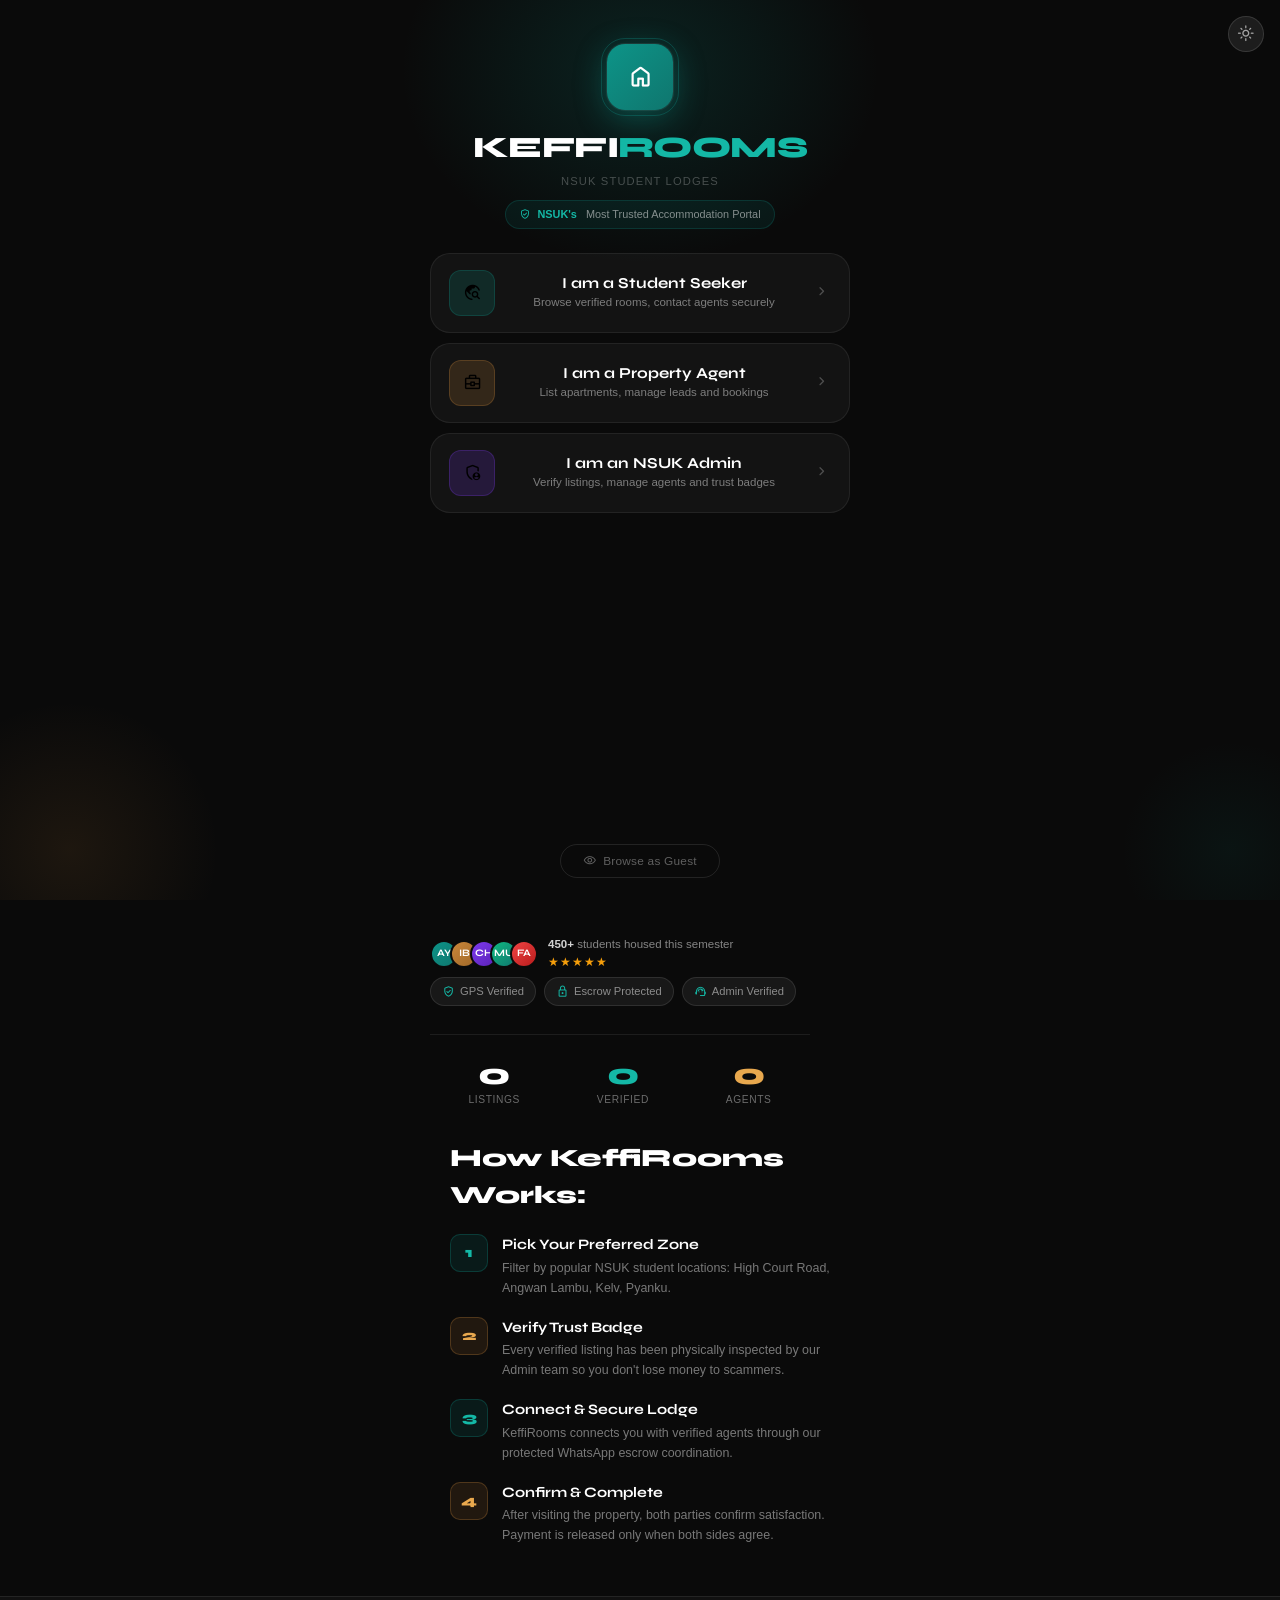
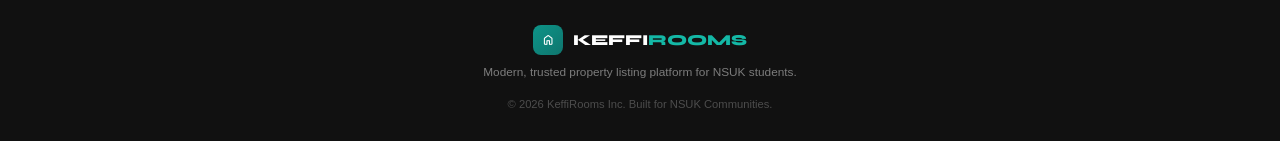
==== commit aa2e2ee4: "Update index.html" ====
--- a/index.html
+++ b/index.html
@@ -2,7 +2,7 @@
 <html lang="en" data-theme="dark">
 <head>
 <meta charset="UTF-8">
-<meta name="viewport" content="width=device-width,initial-scale=1,maximum-scale=1">
+<meta name="viewport" content="width=device-width, initial-scale=1.0">
 <title>KeffiRooms — NSUK Student Lodges</title>
 <link rel="preconnect" href="https://fonts.googleapis.com">
 <link rel="preconnect" href="https://fonts.gstatic.com" crossorigin>
@@ -23,6 +23,18 @@
   --t1:#0D1F1C;--t2:#2D4A45;--t3:#5A7A74;--t4:#8AABA5;--t5:rgba(13,31,28,.08);
   --border:rgba(13,31,28,.1);--border2:rgba(13,31,28,.18);
   --sh:0 4px 24px rgba(13,31,28,.1);--sh-lg:0 12px 48px rgba(13,31,28,.14);
+}
+
+/* RESPONSIVE DESKTOP CONSTRAINT WRAPPERS */
+.sl-top, 
+.sl-cards, 
+.sl-footer,
+.scroll-content-wrap {
+  width: 100%;
+  max-width: 460px;
+  margin-left: auto;
+  margin-right: auto;
+  box-sizing: border-box;
 }
 
 /* SOCIAL PROOF ROW */
@@ -250,63 +262,64 @@
   </div>
 </div>
 
-<!-- SCROLLABLE INFO (below fold, reached by scrolling) -->
+<!-- SCROLLABLE INFO -->
 <div style="background:var(--bg);">
-
-  <!-- SOCIAL PROOF -->
-  <div style="padding:36px 20px 0;max-width:420px;margin:0 auto;">
-    <div class="social-proof">
-      <div class="sp-avatars">
-        <div class="sp-av">AY</div>
-        <div class="sp-av" style="background:linear-gradient(135deg,#C9863A,#A06828);">IB</div>
-        <div class="sp-av" style="background:linear-gradient(135deg,#7C3AED,#5B21B6);">CH</div>
-        <div class="sp-av" style="background:linear-gradient(135deg,#10B981,#0F766E);">MU</div>
-        <div class="sp-av" style="background:linear-gradient(135deg,#EF4444,#B91C1C);">FA</div>
-      </div>
-      <div>
-        <div class="sp-text"><strong id="sp-count">0</strong> students housed this semester</div>
-        <div class="sp-stars">★★★★★</div>
-      </div>
-    </div>
-    <div class="trust-badges">
-      <div class="trust-badge"><span class="material-symbols-rounded ms">verified_user</span> GPS Verified</div>
-      <div class="trust-badge"><span class="material-symbols-rounded ms">lock</span> Escrow Protected</div>
-      <div class="trust-badge"><span class="material-symbols-rounded ms">support_agent</span> Admin Verified</div>
-    </div>
-  </div>
-
-  <!-- STATS -->
-  <div style="padding:0 20px;max-width:420px;margin:0 auto;">
-    <div class="stats-strip">
-      <div class="stat-item"><div class="stat-n t" id="lp-total">0</div><div class="stat-l">Listings</div></div>
-      <div class="stat-item"><div class="stat-n g" id="lp-verified">0</div><div class="stat-l">Verified</div></div>
-      <div class="stat-item"><div class="stat-n gld" id="lp-agents">0</div><div class="stat-l">Agents</div></div>
-    </div>
-  </div>
-
-  <!-- FEATURED -->
-  <div class="feat-wrap" id="feat-wrap" style="display:none;padding:0 20px;">
-    <div class="feat-card" id="feat-card"></div>
-  </div>
-
-  <!-- HOW IT WORKS -->
-  <div class="hiw">
-    <div class="hiw-title">How KeffiRooms Works:</div>
-    <div class="hiw-step">
-      <div class="step-num t">1</div>
-      <div><div class="step-t">Pick Your Preferred Zone</div><div class="step-s">Filter by popular NSUK student locations: High Court Road, Angwan Lambu, Kelv, Pyanku.</div></div>
-    </div>
-    <div class="hiw-step">
-      <div class="step-num g">2</div>
-      <div><div class="step-t">Verify Trust Badge</div><div class="step-s">Every verified listing has been physically inspected by our Admin team so you don't lose money to scammers.</div></div>
-    </div>
-    <div class="hiw-step">
-      <div class="step-num t">3</div>
-      <div><div class="step-t">Connect &amp; Secure Lodge</div><div class="step-s">KeffiRooms connects you with verified agents through our protected WhatsApp escrow coordination.</div></div>
-    </div>
-    <div class="hiw-step">
-      <div class="step-num g">4</div>
-      <div><div class="step-t">Confirm &amp; Complete</div><div class="step-s">After visiting the property, both parties confirm satisfaction. Payment is released only when both sides agree.</div></div>
+  <div class="scroll-content-wrap">
+    <!-- SOCIAL PROOF -->
+    <div style="padding:36px 20px 0;">
+      <div class="social-proof">
+        <div class="sp-avatars">
+          <div class="sp-av">AY</div>
+          <div class="sp-av" style="background:linear-gradient(135deg,#C9863A,#A06828);">IB</div>
+          <div class="sp-av" style="background:linear-gradient(135deg,#7C3AED,#5B21B6);">CH</div>
+          <div class="sp-av" style="background:linear-gradient(135deg,#10B981,#0F766E);">MU</div>
+          <div class="sp-av" style="background:linear-gradient(135deg,#EF4444,#B91C1C);">FA</div>
+        </div>
+        <div>
+          <div class="sp-text"><strong id="sp-count">0</strong> students housed this semester</div>
+          <div class="sp-stars">★★★★★</div>
+        </div>
+      </div>
+      <div class="trust-badges">
+        <div class="trust-badge"><span class="material-symbols-rounded ms">verified_user</span> GPS Verified</div>
+        <div class="trust-badge"><span class="material-symbols-rounded ms">lock</span> Escrow Protected</div>
+        <div class="trust-badge"><span class="material-symbols-rounded ms">support_agent</span> Admin Verified</div>
+      </div>
+    </div>
+
+    <!-- STATS -->
+    <div style="padding:0 20px;">
+      <div class="stats-strip">
+        <div class="stat-item"><div class="stat-n t" id="lp-total">0</div><div class="stat-l">Listings</div></div>
+        <div class="stat-item"><div class="stat-n g" id="lp-verified">0</div><div class="stat-l">Verified</div></div>
+        <div class="stat-item"><div class="stat-n gld" id="lp-agents">0</div><div class="stat-l">Agents</div></div>
+      </div>
+    </div>
+
+    <!-- FEATURED -->
+    <div class="feat-wrap" id="feat-wrap" style="display:none;padding:0 20px;">
+      <div class="feat-card" id="feat-card"></div>
+    </div>
+
+    <!-- HOW IT WORKS -->
+    <div class="hiw">
+      <div class="hiw-title">How KeffiRooms Works:</div>
+      <div class="hiw-step">
+        <div class="step-num t">1</div>
+        <div><div class="step-t">Pick Your Preferred Zone</div><div class="step-s">Filter by popular NSUK student locations: High Court Road, Angwan Lambu, Kelv, Pyanku.</div></div>
+      </div>
+      <div class="hiw-step">
+        <div class="step-num g">2</div>
+        <div><div class="step-t">Verify Trust Badge</div><div class="step-s">Every verified listing has been physically inspected by our Admin team so you don't lose money to scammers.</div></div>
+      </div>
+      <div class="hiw-step">
+        <div class="step-num t">3</div>
+        <div><div class="step-t">Connect &amp; Secure Lodge</div><div class="step-s">KeffiRooms connects you with verified agents through our protected WhatsApp escrow coordination.</div></div>
+      </div>
+      <div class="hiw-step">
+        <div class="step-num g">4</div>
+        <div><div class="step-t">Confirm &amp; Complete</div><div class="step-s">After visiting the property, both parties confirm satisfaction. Payment is released only when both sides agree.</div></div>
+      </div>
     </div>
   </div>
 
@@ -402,6 +415,15 @@
 <script src="js/db.js"></script>
 <script src="js/auth.js"></script>
 <script>
+// ── ARCHITECTURAL EXECUTION SAFEGUARDS ──
+// Prevents complete application freezing if external dependencies/files fail to load
+window.goPage = window.goPage || function(url) { window.location.href = url; };
+window.fmtN = window.fmtN || function(num) { return Number(num).toLocaleString(); };
+window.nowStr = window.nowStr || function() { return new Date().toLocaleString(); };
+window.ADMIN_WA = window.ADMIN_WA || "2340000000000"; 
+window.seekerGuest = window.seekerGuest || function() { window.location.href = 'seeker.html?guest=true'; };
+window.DB = window.DB || { listings: [], agents: [] };
+
 // ── PENDING ROLE ──
 let pendingRole = null;
 let termsAccepted = localStorage.getItem('kr6_terms_accepted') === 'true';
@@ -413,7 +435,7 @@
   updateLandingStats();
   renderFeatured();
   animateSocialProof();
-  // check if coming back after satisfaction confirmation
+  
   const pendingSat = sessionStorage.getItem('kr6_pending_satisfaction');
   if (pendingSat) {
     sessionStorage.removeItem('kr6_pending_satisfaction');
@@ -447,18 +469,23 @@
   if (el) animateCount(el, 450);
 }
 
-// ── STATS ──
+// ── STATS WITH RUNTIME SAFEGUARDS ──
 function updateLandingStats() {
-  const total    = DB.listings.filter(l => l.status !== 'rejected').length;
-  const verified = DB.listings.filter(l => l.status === 'verified').length;
-  const agents   = DB.agents.filter(a => a.status === 'approved').length;
+  const listingsArray = (window.DB && Array.isArray(window.DB.listings)) ? window.DB.listings : [];
+  const agentsArray = (window.DB && Array.isArray(window.DB.agents)) ? window.DB.agents : [];
+
+  const total    = listingsArray.filter(l => l && l.status !== 'rejected').length;
+  const verified = listingsArray.filter(l => l && l.status === 'verified').length;
+  const agents   = agentsArray.filter(a => a && a.status === 'approved').length;
+  
   const lt = document.getElementById('lp-total');    if (lt) animateCount(lt, total);
   const lv = document.getElementById('lp-verified'); if (lv) animateCount(lv, verified);
   const la = document.getElementById('lp-agents');   if (la) animateCount(la, agents);
 }
 
 function renderFeatured() {
-  const vl = DB.listings.find(l => l.status === 'verified' && l.photos && l.photos.length);
+  const listingsArray = (window.DB && Array.isArray(window.DB.listings)) ? window.DB.listings : [];
+  const vl = listingsArray.find(l => l && l.status === 'verified' && l.photos && l.photos.length);
   const wrap = document.getElementById('feat-wrap');
   const card = document.getElementById('feat-card');
   if (!vl || !wrap || !card) return;
@@ -474,14 +501,13 @@
           <span class="feat-v"><span class="material-symbols-rounded ms" style="font-size:.7rem;">verified</span> Verified</span>
         </div>
         <div class="feat-title">${vl.title}</div>
-        <div class="feat-price">N${fmtN(vl.price)} / year</div>
+        <div class="feat-price">N${window.fmtN(vl.price)} / year</div>
       </div>
     </div>`;
 }
 
-// ── ROLE CLICK WITH TERMS ──
+// ── ROLE CLICK MECHANICS ──
 function handleRoleClick(role, event) {
-  // Ripple effect
   const card = event?.currentTarget;
   if (card) {
     const ripple = document.createElement('span');
@@ -498,11 +524,10 @@
   pendingRole = role;
 
   if (role === 'guest') {
-    setTimeout(() => seekerGuest(), 120);
+    setTimeout(() => window.seekerGuest(), 120);
     return;
   }
 
-  // Show terms if not yet accepted
   if (!termsAccepted && role === 'seeker') {
     setTimeout(() => openTerms(), 120);
   } else {
@@ -525,9 +550,9 @@
 }
 
 function proceedToRole(role) {
-  if (role === 'seeker') { goPage('seeker.html'); }
-  if (role === 'agent')  { goPage('auth-agent.html'); }
-  if (role === 'admin')  { goPage('auth-admin.html'); }
+  if (role === 'seeker') { window.goPage('seeker.html'); }
+  if (role === 'agent')  { window.goPage('auth-agent.html'); }
+  if (role === 'admin')  { window.goPage('auth-admin.html'); }
 }
 
 // ── SATISFACTION FLOW ──
@@ -542,20 +567,17 @@
   });
 }
 function submitSatisfaction() {
-  if (!satRating) { showToast('Please give a rating'); return; }
+  if (!satRating) { alert('Please give a rating'); return; }
   const comment = document.getElementById('sat-comment')?.value.trim();
-  // Save review
   const reviews = JSON.parse(localStorage.getItem('kr6_reviews') || '[]');
   reviews.push({ rating: satRating, comment, at: Date.now() });
   localStorage.setItem('kr6_reviews', JSON.stringify(reviews));
   document.getElementById('sat-overlay').classList.remove('open');
-  showToast('Thank you! Your feedback protects other students.');
-
-  // Send satisfaction notification to admin WhatsApp
+
   const msg = encodeURIComponent(
-    `KeffiRooms Satisfaction Report\n\nRating: ${'★'.repeat(satRating)}\nComment: ${comment || 'No comment'}\nTime: ${nowStr()}\n\n[Coordination fee can now be collected]`
+    `KeffiRooms Satisfaction Report\n\nRating: ${'★'.repeat(satRating)}\nComment: ${comment || 'No comment'}\nTime: ${window.nowStr()}\n\n[Coordination fee can now be collected]`
   );
-  setTimeout(() => window.open(`https://wa.me/${ADMIN_WA}?text=${msg}`, '_blank'), 1000);
+  setTimeout(() => window.open(`https://wa.me/${window.ADMIN_WA}?text=${msg}`, '_blank'), 1000);
 }
 
 // ── ANIMATE COUNT ──
--- a/base.css
+++ b/base.css
@@ -75,7 +75,12 @@
 }
 
 /* ── RESET ── */
-*, *::before, *::after { margin:0; padding:0; box-sizing:border-box; }
+*, *::before, *::after {
+    box-sizing: border-box;
+    margin: 0;
+    padding: 0;
+}
+
 html { -webkit-font-smoothing:antialiased; -moz-osx-font-smoothing:grayscale; scroll-behavior:smooth; }
 body { font-family:'Inter',sans-serif; background:var(--bg); color:var(--t1); min-height:100vh; overflow-x:hidden; line-height:1.5; }
 button { cursor:pointer; font-family:inherit; border:none; background:none; }
--- a/landing.css
+++ b/landing.css
@@ -1,5 +1,5 @@
 /* ═══════════════════════════════════════
-   LANDING + AUTH CSS
+   LANDING + AUTH CSS (UPDATED)
 ═══════════════════════════════════════ */
 
 /* ── LANDING FULLSCREEN ── */
@@ -19,6 +19,16 @@
   position: relative;
 }
 
+/* RESPONSIVE LAYOUT BOUNDARY */
+.sl-top, 
+.sl-cards, 
+.sl-footer {
+  width: 100%;
+  max-width: 460px; /* Prevents the UI from stretching endlessly on desktop viewports */
+  margin-left: auto;
+  margin-right: auto;
+}
+
 .sl-bg { position:absolute; inset:0; pointer-events:none; overflow:hidden; }
 .sl-orb1 {
   position:absolute; top:-140px; left:50%; transform:translateX(-50%);
@@ -85,6 +95,7 @@
   display:flex; flex-direction:column; justify-content:center;
   padding:18px 20px 16px; gap:10px;
   position:relative; z-index:1;
+  box-sizing: border-box;
 }
 .sl-card {
   background:rgba(255,255,255,.04);
@@ -125,10 +136,13 @@
 .sl-card-icon.violet { background:rgba(124,58,237,.18); border:1px solid rgba(124,58,237,.25); }
 .sl-card-icon.violet svg { color:var(--vio-l); }
 
-.sl-card-text { flex:1; }
+.sl-card-text { 
+  flex:1; 
+  min-width: 0; /* Forces internal text strings to wrap rather than blowing out card boundaries */
+}
 .sl-card-title { font-family:'Syne',sans-serif; font-size:.95rem; font-weight:700; color:var(--t1); margin-bottom:2px; }
 .sl-card-sub { font-size:.72rem; color:var(--t3); line-height:1.4; }
-.sl-card-arrow { color:var(--t4); transition:color 220ms, transform 220ms var(--ease); }
+.sl-card-arrow { color:var(--t4); transition:color 220ms, transform 220ms var(--ease); flex-shrink:0; }
 .sl-card-arrow svg { width:16px; height:16px; }
 .sl-card:hover .sl-card-arrow { transform:translateX(4px); }
 .sl-card.teal:hover .sl-card-arrow { color:var(--teal-l); }
@@ -141,6 +155,7 @@
   display:flex; align-items:center; justify-content:center;
   position:relative; z-index:1;
   animation:fadeIn 500ms var(--ease) 400ms both;
+  box-sizing: border-box;
 }
 .sl-guest-btn {
   background:transparent; border:1px solid rgba(255,255,255,.1);
@@ -153,6 +168,22 @@
 .sl-guest-btn:hover { border-color:rgba(255,255,255,.22); color:rgba(255,255,255,.58); }
 .sl-guest-btn svg { width:13px; height:13px; }
 
+/* ── VERTICAL OVERFLOW OVERRIDE ── */
+@media (max-height: 680px) or (orientation: landscape) {
+  /* Safely handles smaller/shorter phones or side-turned viewports so components don't clip */
+  body.landing-page, 
+  #landing-screen {
+    overflow-y: auto !important;
+    height: auto;
+    min-height: 100dvh;
+  }
+  .sl-cards {
+    justify-content: flex-start;
+    padding-top: 24px;
+    padding-bottom: 24px;
+  }
+}
+
 /* ── AUTH SCREENS ── */
 .auth-screen {
   min-height:100vh; min-height:100dvh;
@@ -164,7 +195,16 @@
   background:radial-gradient(ellipse 80% 45% at 50% -5%, rgba(13,148,136,.11) 0%, transparent 60%);
 }
 
-.auth-nav { padding:16px; position:relative; z-index:1; }
+.auth-nav, 
+.auth-visual, 
+.auth-sheet {
+  width: 100%;
+  max-width: 460px;
+  margin-left: auto;
+  margin-right: auto;
+}
+
+.auth-nav { padding:16px; position:relative; z-index:1; box-sizing: border-box; }
 .auth-back {
   display:inline-flex; align-items:center; gap:6px;
   background:var(--bg3); border:1px solid var(--border);
@@ -180,6 +220,7 @@
   flex:1; display:flex; flex-direction:column; align-items:center;
   justify-content:center; padding:20px;
   position:relative; z-index:1; min-height:120px;
+  box-sizing: border-box;
 }
 .auth-icon {
   width:66px; height:66px; border-radius:18px;
@@ -211,10 +252,11 @@
 .auth-sheet {
   background:var(--bg2); border-top:1px solid var(--border);
   border-radius:24px 24px 0 0;
-  padding:20px 20px 32px; margin-top:28px; width:100%;
+  padding:20px 20px 32px; margin-top:28px;
   box-shadow:0 -8px 40px rgba(0,0,0,.4);
   animation:sheetUp 340ms var(--ease) both;
   position:relative; z-index:2;
+  box-sizing: border-box;
 }
 .sheet-handle {
   width:34px; height:4px; background:var(--bg4);
@@ -230,3 +272,8 @@
 .sheet-label svg { width:11px; height:11px; }
 .sheet-title { font-family:'Syne',sans-serif; font-size:1.4rem; font-weight:800; color:var(--t1); margin-bottom:3px; }
 .sheet-sub { font-size:.78rem; color:var(--t3); margin-bottom:16px; line-height:1.55; }
+
+/* Append to the very end of the file */
+.auth-screen.hidden {
+    display: none !important;
+}
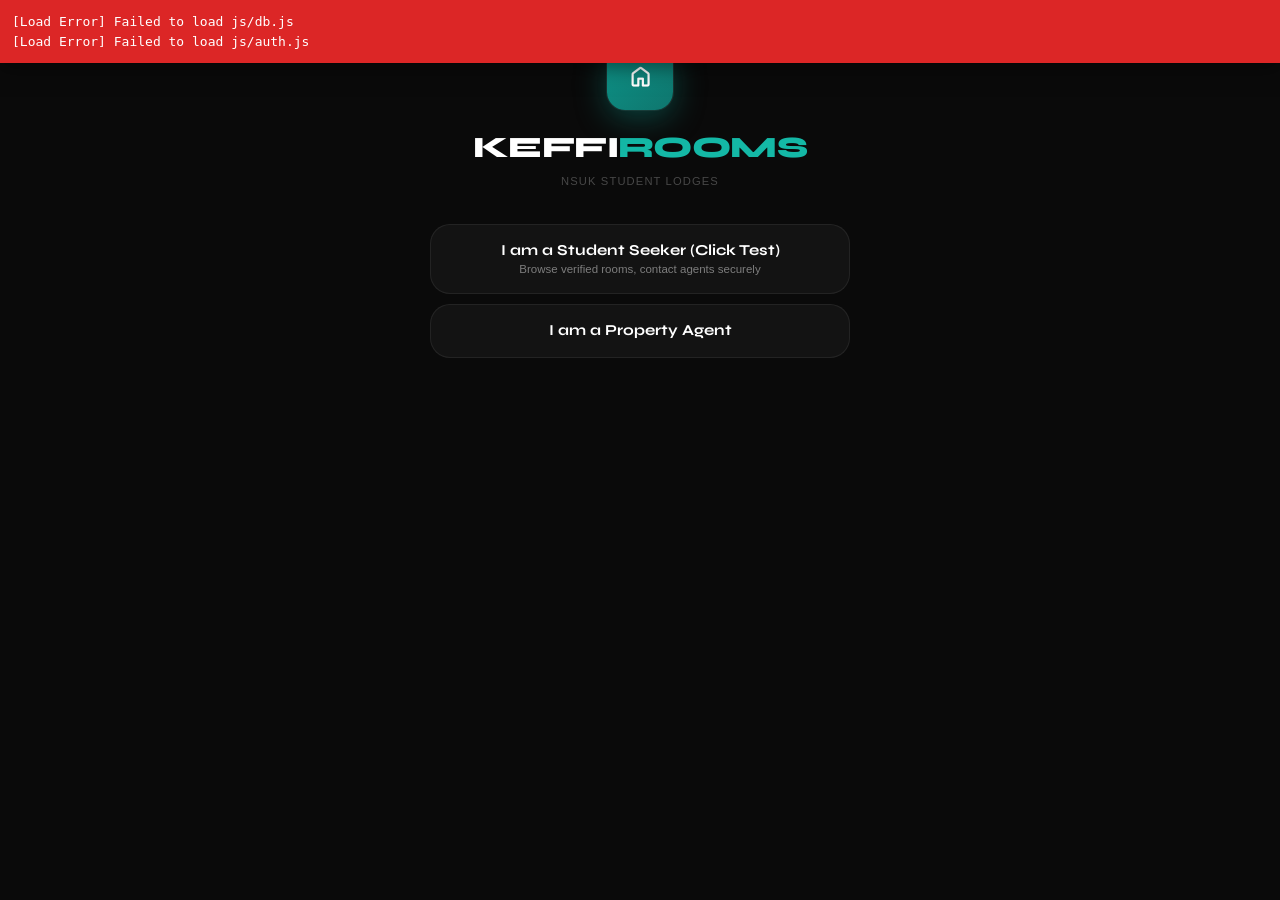
==== commit af7881de: "Update index.html" ====
--- a/index.html
+++ b/index.html
@@ -3,10 +3,10 @@
 <head>
 <meta charset="UTF-8">
 <meta name="viewport" content="width=device-width, initial-scale=1.0">
-<title>KeffiRooms — NSUK Student Lodges</title>
+<title>DEBUG MODE — KeffiRooms</title>
 <link rel="preconnect" href="https://fonts.googleapis.com">
 <link rel="preconnect" href="https://fonts.gstatic.com" crossorigin>
-<link href="https://fonts.googleapis.com/css2?family=Syne:wght@400;600;700;800&family=Inter:wght@300;400;500;600&family=JetBrains+Mono:wght@400;500&display=swap" rel="stylesheet">
+<link href="https://fonts.googleapis.com/css2?family=Syne:wght@400;600;700;800&family=Inter:wght@300;400;500;600&display=swap" rel="stylesheet">
 <link href="https://fonts.googleapis.com/css2?family=Material+Symbols+Rounded:opsz,wght,FILL,GRAD@20..48,100..700,0..1,-50..200" rel="stylesheet">
 <link rel="stylesheet" href="./base.css">
 <link rel="stylesheet" href="./landing.css">
@@ -16,39 +16,38 @@
   --bg:#0A0A0A;--bg2:#111;--bg3:#161616;--bg4:#1C1C1C;--card:#141414;
   --t1:#fff;--t2:rgba(255,255,255,.75);--t3:rgba(255,255,255,.45);--t4:rgba(255,255,255,.25);--t5:rgba(255,255,255,.1);
   --border:rgba(255,255,255,.08);--border2:rgba(255,255,255,.14);
-  --sh:0 4px 24px rgba(0,0,0,.45);--sh-lg:0 12px 48px rgba(0,0,0,.55);
 }
 [data-theme="light"] {
   --bg:#F4F7F6;--bg2:#fff;--bg3:#EEF2F0;--bg4:#E4EAE8;--card:#fff;
   --t1:#0D1F1C;--t2:#2D4A45;--t3:#5A7A74;--t4:#8AABA5;--t5:rgba(13,31,28,.08);
   --border:rgba(13,31,28,.1);--border2:rgba(13,31,28,.18);
-  --sh:0 4px 24px rgba(13,31,28,.1);--sh-lg:0 12px 48px rgba(13,31,28,.14);
+}
+
+/* EMERGENCY CRASH BANNER */
+#emergency-log-banner {
+  position: fixed; top: 0; left: 0; right: 0; z-index: 999999;
+  background: #DC2626; color: white; font-family: monospace;
+  padding: 12px; font-size: 13px; max-height: 150px; overflow-y: auto;
+  box-shadow: 0 4px 20px rgba(0,0,0,0.5); display: none;
 }
 
 /* RESPONSIVE DESKTOP CONSTRAINT WRAPPERS */
-.sl-top, 
-.sl-cards, 
-.sl-footer,
-.scroll-content-wrap {
-  width: 100%;
-  max-width: 460px;
-  margin-left: auto;
-  margin-right: auto;
-  box-sizing: border-box;
-}
+.sl-top, .sl-cards, .sl-footer, .scroll-content-wrap {
+  width: 100%; max-width: 460px; margin-left: auto; margin-right: auto; box-sizing: border-box;
+}
+
+/* FORCE INTERACTION BYPASS */
+.terms-overlay, .sat-overlay { display: none !important; }
+.terms-overlay.open, .sat-overlay.open { display: flex !important; }
 
 /* SOCIAL PROOF ROW */
-.social-proof {
-  display:flex;align-items:center;gap:0;margin-bottom:6px;
-  animation:slideUp 400ms var(--ease) 350ms both;
-}
+.social-proof { display:flex;align-items:center;gap:0;margin-bottom:6px; }
 .sp-avatars { display:flex;margin-right:10px; }
 .sp-av {
   width:28px;height:28px;border-radius:50%;border:2px solid #0A0A0A;
   background:linear-gradient(135deg,var(--teal),var(--teal-d));
   display:flex;align-items:center;justify-content:center;
-  font-family:'Syne',sans-serif;font-size:.62rem;font-weight:700;color:white;
-  margin-left:-8px;
+  font-family:'Syne',sans-serif;font-size:.62rem;font-weight:700;color:white;margin-left:-8px;
 }
 .sp-av:first-child{margin-left:0;}
 .sp-text { font-size:.72rem;color:rgba(255,255,255,.5); }
@@ -56,38 +55,29 @@
 .sp-stars { color:#F59E0B;font-size:.75rem;letter-spacing:1px; }
 
 /* TRUST BADGES ROW */
-.trust-badges {
-  display:flex;gap:8px;flex-wrap:wrap;margin-bottom:28px;
-  animation:slideUp 400ms var(--ease) 300ms both;
-}
+.trust-badges { display:flex;gap:8px;flex-wrap:wrap;margin-bottom:28px; }
 .trust-badge {
   display:flex;align-items:center;gap:5px;
   background:rgba(255,255,255,.06);border:1px solid rgba(255,255,255,.1);
   border-radius:20px;padding:5px 11px;font-size:.7rem;color:rgba(255,255,255,.5);
 }
-.trust-badge .ms { font-size:.82rem;color:var(--teal-l); }
 
 /* FEATURED LISTING CARD */
-.feat-wrap { width:100%;max-width:380px;margin:0 auto 28px;animation:slideUp 400ms var(--ease) 280ms both; }
+.feat-wrap { width:100%;max-width:380px;margin:0 auto 28px; }
 .feat-card {
   background:rgba(255,255,255,.06);border:1px solid rgba(255,255,255,.12);
   border-radius:var(--r-xl);overflow:hidden;cursor:pointer;
-  transition:transform 200ms var(--ease),box-shadow 200ms;
-}
-.feat-card:hover { transform:translateY(-2px);box-shadow:0 8px 28px rgba(0,0,0,.4); }
+}
 .feat-inner { padding:14px;display:flex;gap:12px;align-items:center; }
 .feat-thumb { width:64px;height:64px;border-radius:var(--r);overflow:hidden;flex-shrink:0;background:var(--bg4); }
 .feat-thumb img { width:100%;height:100%;object-fit:cover; }
-.feat-thumb-ph { width:100%;height:100%;display:flex;align-items:center;justify-content:center; }
 .feat-info { flex:1; }
 .feat-area { font-size:.68rem;font-weight:700;color:var(--teal-l);text-transform:uppercase;letter-spacing:.05em;margin-bottom:3px; }
-.feat-v { display:inline-flex;align-items:center;gap:3px;background:rgba(16,185,129,.2);border:1px solid rgba(16,185,129,.3);color:#34D399;font-size:.62rem;font-weight:700;padding:2px 7px;border-radius:20px;float:right; }
-.feat-v .ms { font-size:.72rem; }
 .feat-title { font-family:'Syne',sans-serif;font-size:.88rem;font-weight:700;color:rgba(255,255,255,.9);margin-bottom:2px; }
 .feat-price { font-size:.78rem;color:rgba(255,255,255,.45); }
 
 /* HOW IT WORKS */
-.hiw { padding:0 20px 32px;max-width:420px;margin:0 auto;animation:slideUp 400ms var(--ease) 200ms both; }
+.hiw { padding:0 20px 32px;max-width:420px;margin:0 auto; }
 .hiw-title { font-family:'Syne',sans-serif;font-size:1.55rem;font-weight:800;color:var(--t1);margin-bottom:20px; }
 .hiw-step { display:flex;gap:14px;margin-bottom:18px;align-items:flex-start; }
 .step-num { width:38px;height:38px;border-radius:10px;flex-shrink:0;display:flex;align-items:center;justify-content:center;font-family:'Syne',sans-serif;font-size:.9rem;font-weight:800; }
@@ -97,7 +87,7 @@
 .step-s { font-size:.78rem;color:var(--t3);line-height:1.6; }
 
 /* STATS STRIP */
-.stats-strip { display:flex;justify-content:space-around;width:100%;max-width:380px;border-top:1px solid rgba(255,255,255,.08);padding-top:24px;margin-bottom:32px;animation:slideUp 400ms var(--ease) 360ms both; }
+.stats-strip { display:flex;justify-content:space-around;width:100%;max-width:380px;border-top:1px solid rgba(255,255,255,.08);padding-top:24px;margin-bottom:32px; }
 .stat-item { text-align:center; }
 .stat-n { font-family:'Syne',sans-serif;font-size:1.9rem;font-weight:800;line-height:1; }
 .stat-n.t { color:var(--t1); }
@@ -107,347 +97,86 @@
 
 /* THEME TOGGLE */
 .theme-toggle {
-  position:fixed;top:16px;right:16px;z-index:200;
-  width:36px;height:36px;border-radius:50%;
+  position:fixed;top:16px;right:16px;z-index:200;width:36px;height:36px;border-radius:50%;
   background:rgba(255,255,255,.08);border:1px solid rgba(255,255,255,.12);
   color:rgba(255,255,255,.6);display:flex;align-items:center;justify-content:center;
-  transition:all 200ms var(--ease);
-}
-.theme-toggle:hover { background:rgba(255,255,255,.15);color:white; }
-.theme-toggle .ms { font-size:1.1rem; }
-[data-theme="light"] .theme-toggle { background:rgba(13,31,28,.08);border-color:rgba(13,31,28,.15);color:var(--t3); }
-
-/* TERMS POPUP */
-.terms-overlay {
-  position:fixed;inset:0;background:rgba(0,0,0,.75);z-index:300;
-  display:none;align-items:flex-end;backdrop-filter:blur(6px);
-}
-.terms-overlay.open { display:flex;animation:backdropIn 250ms ease both; }
-.terms-sheet {
-  background:var(--bg2);border-radius:24px 24px 0 0;
-  width:100%;max-width:520px;margin:0 auto;
-  padding:20px 20px 36px;
-  animation:sheetUp 320ms var(--ease) both;
-  max-height:88vh;overflow-y:auto;
-}
-.terms-handle { width:34px;height:4px;background:var(--bg4);border-radius:2px;margin:0 auto 18px; }
-.terms-title { font-family:'Syne',sans-serif;font-size:1.2rem;font-weight:800;color:var(--t1);margin-bottom:4px;display:flex;align-items:center;gap:8px; }
-.terms-title .ms { font-size:1.2rem;color:var(--teal-l); }
-.terms-sub { font-size:.78rem;color:var(--t3);margin-bottom:18px;line-height:1.55; }
-.terms-section { margin-bottom:16px; }
-.terms-section-title { font-size:.72rem;font-weight:700;letter-spacing:.07em;text-transform:uppercase;color:var(--teal-l);margin-bottom:8px;display:flex;align-items:center;gap:5px; }
-.terms-section-title .ms { font-size:.85rem; }
-.terms-item { display:flex;gap:10px;align-items:flex-start;margin-bottom:8px;font-size:.8rem;color:var(--t2);line-height:1.6; }
-.terms-item .ms { font-size:.95rem;color:var(--teal-l);flex-shrink:0;margin-top:1px; }
-.terms-divider { height:1px;background:var(--border);margin:14px 0; }
-.terms-highlight {
-  background:var(--teal-p);border:1px solid var(--teal-b);
-  border-radius:var(--r);padding:12px 14px;
-  font-size:.78rem;color:var(--teal-l);line-height:1.6;margin-bottom:16px;
-  display:flex;gap:8px;align-items:flex-start;
-}
-.terms-highlight .ms { font-size:.95rem;flex-shrink:0;margin-top:1px; }
-.terms-fee-box {
-  background:var(--gold-p);border:1px solid var(--gold-b);
-  border-radius:var(--r);padding:12px 14px;
-  font-size:.78rem;color:var(--gold-l);line-height:1.6;margin-bottom:16px;
-}
-.terms-fee-box strong { display:block;font-size:.84rem;margin-bottom:3px;font-family:'Syne',sans-serif; }
-.terms-actions { display:flex;gap:10px; }
-.btn-terms-accept {
-  flex:1;background:var(--teal);color:white;padding:13px;border-radius:var(--r-xl);
-  font-family:'Syne',sans-serif;font-size:.9rem;font-weight:700;
-  display:flex;align-items:center;justify-content:center;gap:7px;
-  transition:all 200ms var(--ease);box-shadow:0 4px 14px rgba(13,148,136,.3);
-}
-.btn-terms-accept:hover { background:var(--teal-l);transform:translateY(-1px); }
-.btn-terms-accept .ms { font-size:1rem; }
-.btn-terms-decline {
-  background:var(--bg3);border:1px solid var(--border);color:var(--t3);
-  padding:13px 16px;border-radius:var(--r-xl);font-size:.86rem;
-  transition:all 200ms;
-}
-.btn-terms-decline:hover { border-color:var(--border2);color:var(--t2); }
-
-/* SATISFACTION MODAL */
-.sat-overlay {
-  position:fixed;inset:0;background:rgba(0,0,0,.75);z-index:300;
-  display:none;align-items:center;justify-content:center;padding:20px;
-  backdrop-filter:blur(6px);
-}
-.sat-overlay.open { display:flex;animation:backdropIn 250ms ease both; }
-.sat-card {
-  background:var(--bg2);border-radius:var(--r-2xl);
-  padding:24px 20px;width:100%;max-width:360px;text-align:center;
-  animation:bounceIn 380ms var(--spring) both;
-}
-.sat-icon { font-size:3rem;margin-bottom:12px; }
-.sat-title { font-family:'Syne',sans-serif;font-size:1.2rem;font-weight:800;color:var(--t1);margin-bottom:6px; }
-.sat-sub { font-size:.8rem;color:var(--t3);line-height:1.6;margin-bottom:20px; }
-.sat-stars { display:flex;gap:8px;justify-content:center;margin-bottom:20px; }
-.sat-star { font-size:2rem;cursor:pointer;transition:transform 200ms var(--spring);color:var(--bg4); }
-.sat-star.active { color:#F59E0B; }
-.sat-star:hover { transform:scale(1.2); }
-.sat-textarea { width:100%;background:var(--bg3);border:1.5px solid var(--border);border-radius:var(--r-lg);padding:11px 13px;font-size:.84rem;color:var(--t1);outline:none;resize:none;height:80px;margin-bottom:14px;transition:border-color 180ms; }
-.sat-textarea:focus { border-color:var(--teal); }
-.sat-textarea::placeholder { color:var(--t4); }
-.btn-sat-submit {
-  width:100%;background:var(--teal);color:white;padding:13px;border-radius:var(--r-xl);
-  font-family:'Syne',sans-serif;font-size:.92rem;font-weight:700;
-  transition:all 200ms var(--ease);box-shadow:0 4px 14px rgba(13,148,136,.3);
-}
-.btn-sat-submit:hover { background:var(--teal-l);transform:translateY(-1px); }
+}
 </style>
+<script>
+// TOP-LEVEL FAILSAFE TRAP: Catches runtime crashes before DOM load completes
+window.addEventListener('error', function(e) {
+  var banner = document.getElementById('emergency-log-banner');
+  if(banner) {
+    banner.style.display = 'block';
+    banner.innerHTML += '<div><strong>[Runtime Error]</strong> ' + e.message + ' at ' + e.filename + ':' + e.lineno + '</div>';
+  }
+});
+</script>
 </head>
 <body class="landing-page">
 
-<!-- THEME TOGGLE -->
+<div id="emergency-log-banner"></div>
+
 <button class="theme-toggle" onclick="toggleTheme()" id="theme-btn">
   <span class="material-symbols-rounded ms" id="theme-icon">light_mode</span>
 </button>
 
-<!-- LANDING SCREEN -->
 <div id="landing-screen">
-  <div class="sl-bg">
-    <div class="sl-orb1"></div>
-    <div class="sl-orb2"></div>
-    <div class="sl-orb3"></div>
-  </div>
   <div class="sl-top">
     <div class="sl-logo-wrap">
       <div class="sl-logo"><span class="material-symbols-rounded ms" style="font-size:1.7rem;color:white;">home</span></div>
-      <div class="sl-logo-ring"></div>
     </div>
     <div class="sl-wordmark">KEFFI<span class="r">ROOMS</span></div>
     <div class="sl-tagline">NSUK Student Lodges</div>
-    <div class="sl-badge">
-      <span class="material-symbols-rounded ms" style="font-size:.75rem;color:var(--teal-l);">verified_user</span>
-      <strong>NSUK's</strong>&nbsp;Most Trusted Accommodation Portal
-    </div>
   </div>
 
-  <!-- ROLE CARDS -->
   <div class="sl-cards">
-    <button class="sl-card teal" onclick="handleRoleClick('seeker', event)">
-      <div class="sl-card-icon teal"><span class="material-symbols-rounded ms" style="font-size:1.2rem;">travel_explore</span></div>
+    <button class="sl-card teal" onclick="handleRoleClick('seeker', event)" style="position:relative; z-index:10000; pointer-events:auto !important;">
       <div class="sl-card-text">
-        <div class="sl-card-title">I am a Student Seeker</div>
+        <div class="sl-card-title">I am a Student Seeker (Click Test)</div>
         <div class="sl-card-sub">Browse verified rooms, contact agents securely</div>
       </div>
-      <div class="sl-card-arrow"><span class="material-symbols-rounded ms" style="font-size:1.1rem;">chevron_right</span></div>
     </button>
-    <button class="sl-card gold" onclick="handleRoleClick('agent', event)">
-      <div class="sl-card-icon gold"><span class="material-symbols-rounded ms" style="font-size:1.2rem;">business_center</span></div>
+    <button class="sl-card gold" onclick="handleRoleClick('agent', event)" style="position:relative; z-index:10000; pointer-events:auto !important;">
       <div class="sl-card-text">
         <div class="sl-card-title">I am a Property Agent</div>
-        <div class="sl-card-sub">List apartments, manage leads and bookings</div>
       </div>
-      <div class="sl-card-arrow"><span class="material-symbols-rounded ms" style="font-size:1.1rem;">chevron_right</span></div>
-    </button>
-    <button class="sl-card violet" onclick="handleRoleClick('admin', event)">
-      <div class="sl-card-icon violet"><span class="material-symbols-rounded ms" style="font-size:1.2rem;">admin_panel_settings</span></div>
-      <div class="sl-card-text">
-        <div class="sl-card-title">I am an NSUK Admin</div>
-        <div class="sl-card-sub">Verify listings, manage agents and trust badges</div>
-      </div>
-      <div class="sl-card-arrow"><span class="material-symbols-rounded ms" style="font-size:1.1rem;">chevron_right</span></div>
-    </button>
-  </div>
-
-  <div class="sl-footer">
-    <button class="sl-guest-btn" onclick="handleRoleClick('guest', event)">
-      <span class="material-symbols-rounded ms" style="font-size:.85rem;">visibility</span>
-      Browse as Guest
     </button>
   </div>
 </div>
 
-<!-- SCROLLABLE INFO -->
-<div style="background:var(--bg);">
-  <div class="scroll-content-wrap">
-    <!-- SOCIAL PROOF -->
-    <div style="padding:36px 20px 0;">
-      <div class="social-proof">
-        <div class="sp-avatars">
-          <div class="sp-av">AY</div>
-          <div class="sp-av" style="background:linear-gradient(135deg,#C9863A,#A06828);">IB</div>
-          <div class="sp-av" style="background:linear-gradient(135deg,#7C3AED,#5B21B6);">CH</div>
-          <div class="sp-av" style="background:linear-gradient(135deg,#10B981,#0F766E);">MU</div>
-          <div class="sp-av" style="background:linear-gradient(135deg,#EF4444,#B91C1C);">FA</div>
-        </div>
-        <div>
-          <div class="sp-text"><strong id="sp-count">0</strong> students housed this semester</div>
-          <div class="sp-stars">★★★★★</div>
-        </div>
-      </div>
-      <div class="trust-badges">
-        <div class="trust-badge"><span class="material-symbols-rounded ms">verified_user</span> GPS Verified</div>
-        <div class="trust-badge"><span class="material-symbols-rounded ms">lock</span> Escrow Protected</div>
-        <div class="trust-badge"><span class="material-symbols-rounded ms">support_agent</span> Admin Verified</div>
-      </div>
-    </div>
-
-    <!-- STATS -->
-    <div style="padding:0 20px;">
-      <div class="stats-strip">
-        <div class="stat-item"><div class="stat-n t" id="lp-total">0</div><div class="stat-l">Listings</div></div>
-        <div class="stat-item"><div class="stat-n g" id="lp-verified">0</div><div class="stat-l">Verified</div></div>
-        <div class="stat-item"><div class="stat-n gld" id="lp-agents">0</div><div class="stat-l">Agents</div></div>
-      </div>
-    </div>
-
-    <!-- FEATURED -->
-    <div class="feat-wrap" id="feat-wrap" style="display:none;padding:0 20px;">
-      <div class="feat-card" id="feat-card"></div>
-    </div>
-
-    <!-- HOW IT WORKS -->
-    <div class="hiw">
-      <div class="hiw-title">How KeffiRooms Works:</div>
-      <div class="hiw-step">
-        <div class="step-num t">1</div>
-        <div><div class="step-t">Pick Your Preferred Zone</div><div class="step-s">Filter by popular NSUK student locations: High Court Road, Angwan Lambu, Kelv, Pyanku.</div></div>
-      </div>
-      <div class="hiw-step">
-        <div class="step-num g">2</div>
-        <div><div class="step-t">Verify Trust Badge</div><div class="step-s">Every verified listing has been physically inspected by our Admin team so you don't lose money to scammers.</div></div>
-      </div>
-      <div class="hiw-step">
-        <div class="step-num t">3</div>
-        <div><div class="step-t">Connect &amp; Secure Lodge</div><div class="step-s">KeffiRooms connects you with verified agents through our protected WhatsApp escrow coordination.</div></div>
-      </div>
-      <div class="hiw-step">
-        <div class="step-num g">4</div>
-        <div><div class="step-t">Confirm &amp; Complete</div><div class="step-s">After visiting the property, both parties confirm satisfaction. Payment is released only when both sides agree.</div></div>
-      </div>
-    </div>
-  </div>
-
-  <!-- FOOTER -->
-  <div style="background:var(--bg2);border-top:1px solid var(--border);padding:28px 20px;text-align:center;">
-    <div style="display:flex;align-items:center;justify-content:center;gap:10px;margin-bottom:8px;">
-      <div style="width:30px;height:30px;border-radius:8px;background:linear-gradient(135deg,var(--teal),var(--teal-d));display:flex;align-items:center;justify-content:center;">
-        <span class="material-symbols-rounded ms" style="font-size:.9rem;color:white;">home</span>
-      </div>
-      <div style="font-family:'Syne',sans-serif;font-size:.95rem;font-weight:800;">KEFFI<span style="color:var(--teal-l);">ROOMS</span></div>
-    </div>
-    <div style="font-size:.74rem;color:var(--t3);margin-bottom:14px;line-height:1.6;">Modern, trusted property listing platform for NSUK students.</div>
-    <div style="font-size:.7rem;color:var(--t4);">© 2026 KeffiRooms Inc. Built for NSUK Communities.</div>
-  </div>
-</div>
-
-<!-- TERMS & CONDITIONS POPUP -->
-<div class="terms-overlay" id="terms-overlay">
-  <div class="terms-sheet">
-    <div class="terms-handle"></div>
-    <div class="terms-title">
-      <span class="material-symbols-rounded ms">gavel</span>
-      Terms &amp; Data Sharing Policy
-    </div>
-    <div class="terms-sub">Please read before we connect you with an agent. This takes 30 seconds.</div>
-
-    <div class="terms-section">
-      <div class="terms-section-title"><span class="material-symbols-rounded ms">share</span> What We Share</div>
-      <div class="terms-item"><span class="material-symbols-rounded ms">check_circle</span>Your contact (phone) is shared with KeffiRooms admin only — not directly with agents</div>
-      <div class="terms-item"><span class="material-symbols-rounded ms">check_circle</span>Listing details (title, area, price, amenities) are shared with you</div>
-      <div class="terms-item"><span class="material-symbols-rounded ms">check_circle</span>Agent information is shared only after admin verification</div>
-    </div>
-
-    <div class="terms-highlight">
-      <span class="material-symbols-rounded ms">support_agent</span>
-      <span><strong>Transparent Process:</strong> KeffiRooms will contact BOTH you and the agent to verify identities before connecting you. You will never pay anyone without admin confirmation.</span>
-    </div>
-
-    <div class="terms-section">
-      <div class="terms-section-title"><span class="material-symbols-rounded ms">security</span> Your Protection</div>
-      <div class="terms-item"><span class="material-symbols-rounded ms">verified_user</span>All agents are manually approved by our admin team</div>
-      <div class="terms-item"><span class="material-symbols-rounded ms">location_on</span>All listings include GPS-verified photo metadata</div>
-      <div class="terms-item"><span class="material-symbols-rounded ms">payments</span>Payment coordination is handled through KeffiRooms — never pay an agent directly without our confirmation</div>
-    </div>
-
-    <div class="terms-divider"></div>
-
-    <div class="terms-fee-box">
-      <strong>Coordination Fee Notice</strong>
-      KeffiRooms charges a small verification/coordination fee (N500–N1,000) upon successful connection between seeker and agent. This fee covers trust verification, identity confirmation, and secure coordination. Fee is only collected after both parties confirm the meeting was successful.
-    </div>
-
-    <div class="terms-section">
-      <div class="terms-section-title"><span class="material-symbols-rounded ms">star</span> After Your Visit</div>
-      <div class="terms-item"><span class="material-symbols-rounded ms">thumb_up</span>You will be asked to confirm satisfaction after meeting the agent</div>
-      <div class="terms-item"><span class="material-symbols-rounded ms">rate_review</span>Your rating helps protect other NSUK students from fraud</div>
-    </div>
-
-    <div class="terms-actions">
-      <button class="btn-terms-accept" id="terms-accept-btn" onclick="acceptTermsAndProceed()">
-        <span class="material-symbols-rounded ms">check_circle</span>
-        I Understand, Proceed
-      </button>
-      <button class="btn-terms-decline" onclick="closeTerms()">Decline</button>
-    </div>
-  </div>
-</div>
-
-<!-- SATISFACTION CONFIRMATION MODAL -->
-<div class="sat-overlay" id="sat-overlay">
-  <div class="sat-card">
-    <div class="sat-icon">🏠</div>
-    <div class="sat-title">How was your visit?</div>
-    <div class="sat-sub">Your honest feedback protects other NSUK students from fraud and helps us maintain trust.</div>
-    <div class="sat-stars" id="sat-stars">
-      <span class="sat-star" onclick="rateStar(1)">★</span>
-      <span class="sat-star" onclick="rateStar(2)">★</span>
-      <span class="sat-star" onclick="rateStar(3)">★</span>
-      <span class="sat-star" onclick="rateStar(4)">★</span>
-      <span class="sat-star" onclick="rateStar(5)">★</span>
-    </div>
-    <textarea class="sat-textarea" id="sat-comment" placeholder="Tell us about your experience (optional)..."></textarea>
-    <button class="btn-sat-submit" onclick="submitSatisfaction()">Submit Feedback</button>
-  </div>
-</div>
-
-<!-- TOAST -->
-<div class="toast" id="toast">
-  <span class="material-symbols-rounded ms" style="font-size:.9rem;color:var(--teal-l);">check_circle</span>
-  <span id="toast-msg">Done</span>
-</div>
-
-<script src="js/db.js"></script>
-<script src="js/auth.js"></script>
+<script src="js/db.js" onerror="document.getElementById('emergency-log-banner').style.display='block'; document.getElementById('emergency-log-banner').innerHTML+='<div>[Load Error] Failed to load js/db.js</div>'"></script>
+<script src="js/auth.js" onerror="document.getElementById('emergency-log-banner').style.display='block'; document.getElementById('emergency-log-banner').innerHTML+='<div>[Load Error] Failed to load js/auth.js</div>'"></script>
+
 <script>
-// ── ARCHITECTURAL EXECUTION SAFEGUARDS ──
-// Prevents complete application freezing if external dependencies/files fail to load
-window.goPage = window.goPage || function(url) { window.location.href = url; };
-window.fmtN = window.fmtN || function(num) { return Number(num).toLocaleString(); };
-window.nowStr = window.nowStr || function() { return new Date().toLocaleString(); };
-window.ADMIN_WA = window.ADMIN_WA || "2340000000000"; 
-window.seekerGuest = window.seekerGuest || function() { window.location.href = 'seeker.html?guest=true'; };
-window.DB = window.DB || { listings: [], agents: [] };
-
-// ── PENDING ROLE ──
+// LOCAL VARIABLE CONFIGURATION
+window.goPage = function(url) { alert('Routing to: ' + url); window.location.href = url; };
+window.fmtN = function(num) { return Number(num).toLocaleString(); };
+window.nowStr = function() { return new Date().toLocaleString(); };
+window.ADMIN_WA = "2340000000000"; 
+window.seekerGuest = function() { alert('Routing to Guest Mode'); window.location.href = 'seeker.html?guest=true'; };
+
+if (!window.DB) {
+  window.DB = { listings: [], agents: [] };
+}
+
 let pendingRole = null;
 let termsAccepted = localStorage.getItem('kr6_terms_accepted') === 'true';
-let satRating = 0;
-
-// ── INIT ──
+
 document.addEventListener('DOMContentLoaded', () => {
-  applyTheme();
-  updateLandingStats();
-  renderFeatured();
-  animateSocialProof();
-  
-  const pendingSat = sessionStorage.getItem('kr6_pending_satisfaction');
-  if (pendingSat) {
-    sessionStorage.removeItem('kr6_pending_satisfaction');
-    setTimeout(() => openSatisfaction(), 600);
+  try {
+    applyTheme();
+    updateLandingStats();
+  } catch(err) {
+    var banner = document.getElementById('emergency-log-banner');
+    banner.style.display = 'block';
+    banner.innerHTML += '<div><strong>[Init Error]</strong> ' + err.message + '</div>';
   }
 });
 
 function applyTheme() {
   const theme = localStorage.getItem('kr6_theme') || 'dark';
   document.documentElement.setAttribute('data-theme', theme);
-  const icon = document.getElementById('theme-icon');
-  if (icon) icon.textContent = theme === 'dark' ? 'light_mode' : 'dark_mode';
 }
 
 function toggleTheme() {
@@ -455,140 +184,19 @@
   const next = current === 'dark' ? 'light' : 'dark';
   localStorage.setItem('kr6_theme', next);
   document.documentElement.setAttribute('data-theme', next);
-  const icon = document.getElementById('theme-icon');
-  if (icon) {
-    icon.style.animation = 'spinOnce 300ms var(--ease) both';
-    icon.textContent = next === 'dark' ? 'light_mode' : 'dark_mode';
-    setTimeout(() => icon.style.animation = '', 320);
-  }
-}
-
-// ── SOCIAL PROOF ANIMATION ──
-function animateSocialProof() {
-  const el = document.getElementById('sp-count');
-  if (el) animateCount(el, 450);
-}
-
-// ── STATS WITH RUNTIME SAFEGUARDS ──
+  alert('Theme changed to: ' + next);
+}
+
 function updateLandingStats() {
-  const listingsArray = (window.DB && Array.isArray(window.DB.listings)) ? window.DB.listings : [];
-  const agentsArray = (window.DB && Array.isArray(window.DB.agents)) ? window.DB.agents : [];
-
-  const total    = listingsArray.filter(l => l && l.status !== 'rejected').length;
-  const verified = listingsArray.filter(l => l && l.status === 'verified').length;
-  const agents   = agentsArray.filter(a => a && a.status === 'approved').length;
-  
-  const lt = document.getElementById('lp-total');    if (lt) animateCount(lt, total);
-  const lv = document.getElementById('lp-verified'); if (lv) animateCount(lv, verified);
-  const la = document.getElementById('lp-agents');   if (la) animateCount(la, agents);
-}
-
-function renderFeatured() {
-  const listingsArray = (window.DB && Array.isArray(window.DB.listings)) ? window.DB.listings : [];
-  const vl = listingsArray.find(l => l && l.status === 'verified' && l.photos && l.photos.length);
-  const wrap = document.getElementById('feat-wrap');
-  const card = document.getElementById('feat-card');
-  if (!vl || !wrap || !card) return;
-  wrap.style.display = 'block';
-  card.innerHTML = `
-    <div class="feat-inner">
-      <div class="feat-thumb">
-        <img src="${vl.photos[0]}" alt="${vl.title}">
-      </div>
-      <div class="feat-info">
-        <div>
-          <span class="feat-area">${vl.area}</span>
-          <span class="feat-v"><span class="material-symbols-rounded ms" style="font-size:.7rem;">verified</span> Verified</span>
-        </div>
-        <div class="feat-title">${vl.title}</div>
-        <div class="feat-price">N${window.fmtN(vl.price)} / year</div>
-      </div>
-    </div>`;
-}
-
-// ── ROLE CLICK MECHANICS ──
+  const listingsArray = (window.DB && window.DB.listings) ? window.DB.listings : [];
+  const agentsArray = (window.DB && window.DB.agents) ? window.DB.agents : [];
+  console.log('Stats execution validated.', listingsArray.length, agentsArray.length);
+}
+
 function handleRoleClick(role, event) {
-  const card = event?.currentTarget;
-  if (card) {
-    const ripple = document.createElement('span');
-    const rect   = card.getBoundingClientRect();
-    const x = event.clientX - rect.left;
-    const y = event.clientY - rect.top;
-    ripple.style.cssText = `position:absolute;border-radius:50%;background:rgba(255,255,255,.14);width:200px;height:200px;margin-left:-100px;margin-top:-100px;left:${x}px;top:${y}px;animation:ripple 500ms ease-out both;pointer-events:none;`;
-    card.style.position = 'relative';
-    card.style.overflow = 'hidden';
-    card.appendChild(ripple);
-    setTimeout(() => ripple.remove(), 520);
-  }
-
-  pendingRole = role;
-
-  if (role === 'guest') {
-    setTimeout(() => window.seekerGuest(), 120);
-    return;
-  }
-
-  if (!termsAccepted && role === 'seeker') {
-    setTimeout(() => openTerms(), 120);
-  } else {
-    setTimeout(() => proceedToRole(role), 120);
-  }
-}
-
-function openTerms() {
-  document.getElementById('terms-overlay').classList.add('open');
-}
-function closeTerms() {
-  document.getElementById('terms-overlay').classList.remove('open');
-  pendingRole = null;
-}
-function acceptTermsAndProceed() {
-  termsAccepted = true;
-  localStorage.setItem('kr6_terms_accepted', 'true');
-  document.getElementById('terms-overlay').classList.remove('open');
-  proceedToRole(pendingRole);
-}
-
-function proceedToRole(role) {
+  alert('Click event caught successfully for role: ' + role);
   if (role === 'seeker') { window.goPage('seeker.html'); }
   if (role === 'agent')  { window.goPage('auth-agent.html'); }
-  if (role === 'admin')  { window.goPage('auth-admin.html'); }
-}
-
-// ── SATISFACTION FLOW ──
-function openSatisfaction() {
-  document.getElementById('sat-overlay').classList.add('open');
-}
-function rateStar(n) {
-  satRating = n;
-  document.querySelectorAll('.sat-star').forEach((s, i) => {
-    s.classList.toggle('active', i < n);
-    if (i < n) { s.style.animation = `bounceIn 200ms var(--spring) ${i*50}ms both`; }
-  });
-}
-function submitSatisfaction() {
-  if (!satRating) { alert('Please give a rating'); return; }
-  const comment = document.getElementById('sat-comment')?.value.trim();
-  const reviews = JSON.parse(localStorage.getItem('kr6_reviews') || '[]');
-  reviews.push({ rating: satRating, comment, at: Date.now() });
-  localStorage.setItem('kr6_reviews', JSON.stringify(reviews));
-  document.getElementById('sat-overlay').classList.remove('open');
-
-  const msg = encodeURIComponent(
-    `KeffiRooms Satisfaction Report\n\nRating: ${'★'.repeat(satRating)}\nComment: ${comment || 'No comment'}\nTime: ${window.nowStr()}\n\n[Coordination fee can now be collected]`
-  );
-  setTimeout(() => window.open(`https://wa.me/${window.ADMIN_WA}?text=${msg}`, '_blank'), 1000);
-}
-
-// ── ANIMATE COUNT ──
-function animateCount(el, target) {
-  let current = 0;
-  const step = Math.max(1, Math.floor(target / 25));
-  const interval = setInterval(() => {
-    current = Math.min(current + step, target);
-    el.textContent = current + (target > 50 ? '+' : '');
-    if (current >= target) clearInterval(interval);
-  }, 40);
 }
 </script>
 </body>
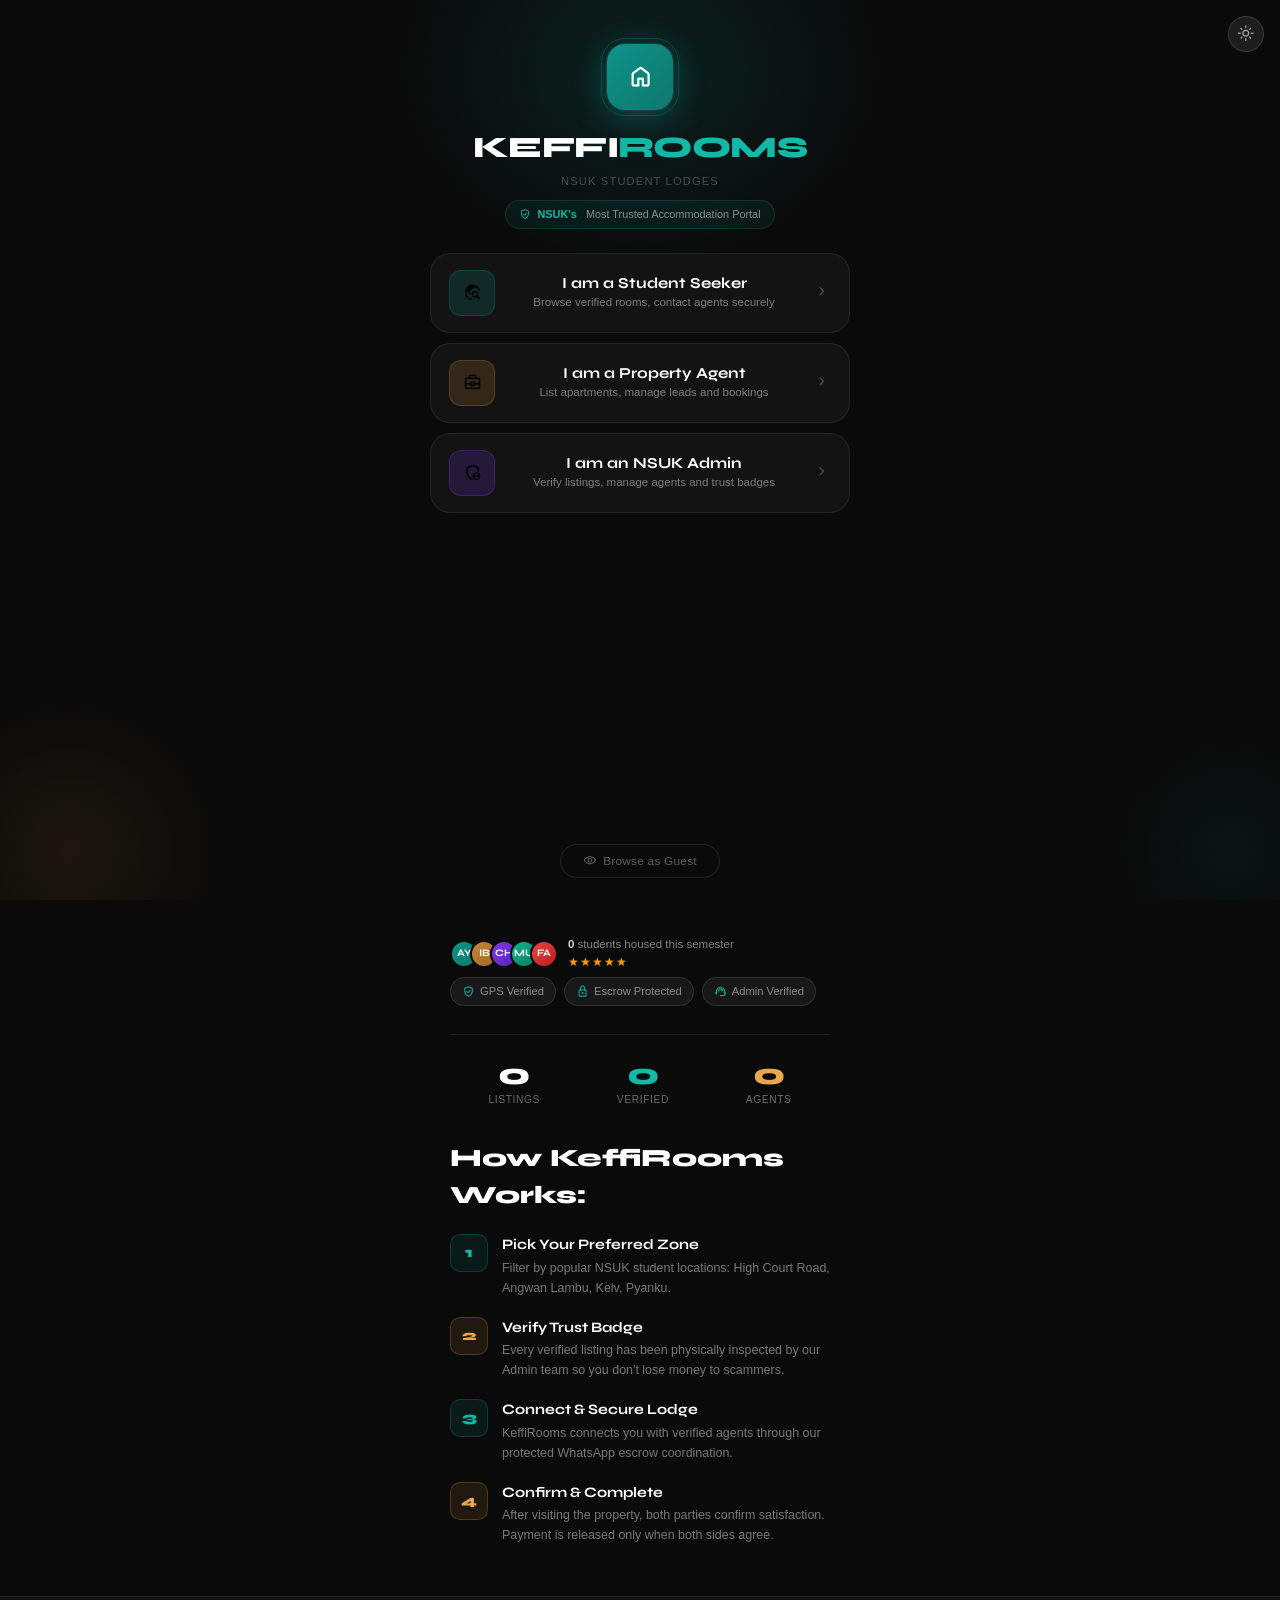
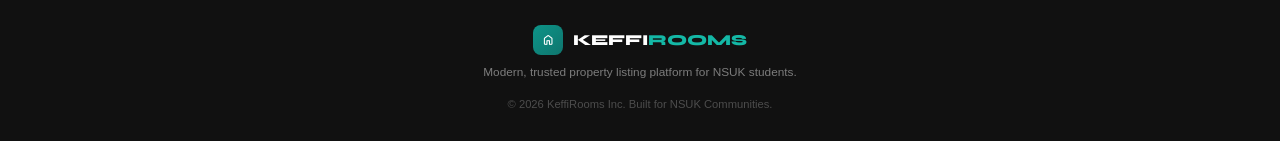
==== commit f2295529: "Update index.html" ====
--- a/index.html
+++ b/index.html
@@ -3,10 +3,10 @@
 <head>
 <meta charset="UTF-8">
 <meta name="viewport" content="width=device-width, initial-scale=1.0">
-<title>DEBUG MODE — KeffiRooms</title>
+<title>KeffiRooms — NSUK Student Lodges</title>
 <link rel="preconnect" href="https://fonts.googleapis.com">
 <link rel="preconnect" href="https://fonts.gstatic.com" crossorigin>
-<link href="https://fonts.googleapis.com/css2?family=Syne:wght@400;600;700;800&family=Inter:wght@300;400;500;600&display=swap" rel="stylesheet">
+<link href="https://fonts.googleapis.com/css2?family=Syne:wght@400;600;700;800&family=Inter:wght@300;400;500;600&family=JetBrains+Mono:wght@400;500&display=swap" rel="stylesheet">
 <link href="https://fonts.googleapis.com/css2?family=Material+Symbols+Rounded:opsz,wght,FILL,GRAD@20..48,100..700,0..1,-50..200" rel="stylesheet">
 <link rel="stylesheet" href="./base.css">
 <link rel="stylesheet" href="./landing.css">
@@ -16,38 +16,27 @@
   --bg:#0A0A0A;--bg2:#111;--bg3:#161616;--bg4:#1C1C1C;--card:#141414;
   --t1:#fff;--t2:rgba(255,255,255,.75);--t3:rgba(255,255,255,.45);--t4:rgba(255,255,255,.25);--t5:rgba(255,255,255,.1);
   --border:rgba(255,255,255,.08);--border2:rgba(255,255,255,.14);
+  --sh:0 4px 24px rgba(0,0,0,.45);--sh-lg:0 12px 48px rgba(0,0,0,.55);
 }
 [data-theme="light"] {
   --bg:#F4F7F6;--bg2:#fff;--bg3:#EEF2F0;--bg4:#E4EAE8;--card:#fff;
   --t1:#0D1F1C;--t2:#2D4A45;--t3:#5A7A74;--t4:#8AABA5;--t5:rgba(13,31,28,.08);
   --border:rgba(13,31,28,.1);--border2:rgba(13,31,28,.18);
-}
-
-/* EMERGENCY CRASH BANNER */
-#emergency-log-banner {
-  position: fixed; top: 0; left: 0; right: 0; z-index: 999999;
-  background: #DC2626; color: white; font-family: monospace;
-  padding: 12px; font-size: 13px; max-height: 150px; overflow-y: auto;
-  box-shadow: 0 4px 20px rgba(0,0,0,0.5); display: none;
-}
-
-/* RESPONSIVE DESKTOP CONSTRAINT WRAPPERS */
-.sl-top, .sl-cards, .sl-footer, .scroll-content-wrap {
-  width: 100%; max-width: 460px; margin-left: auto; margin-right: auto; box-sizing: border-box;
-}
-
-/* FORCE INTERACTION BYPASS */
-.terms-overlay, .sat-overlay { display: none !important; }
-.terms-overlay.open, .sat-overlay.open { display: flex !important; }
+  --sh:0 4px 24px rgba(13,31,28,.1);--sh-lg:0 12px 48px rgba(13,31,28,.14);
+}
 
 /* SOCIAL PROOF ROW */
-.social-proof { display:flex;align-items:center;gap:0;margin-bottom:6px; }
+.social-proof {
+  display:flex;align-items:center;gap:0;margin-bottom:6px;
+  animation:slideUp 400ms var(--ease) 350ms both;
+}
 .sp-avatars { display:flex;margin-right:10px; }
 .sp-av {
   width:28px;height:28px;border-radius:50%;border:2px solid #0A0A0A;
   background:linear-gradient(135deg,var(--teal),var(--teal-d));
   display:flex;align-items:center;justify-content:center;
-  font-family:'Syne',sans-serif;font-size:.62rem;font-weight:700;color:white;margin-left:-8px;
+  font-family:'Syne',sans-serif;font-size:.62rem;font-weight:700;color:white;
+  margin-left:-8px;
 }
 .sp-av:first-child{margin-left:0;}
 .sp-text { font-size:.72rem;color:rgba(255,255,255,.5); }
@@ -55,29 +44,38 @@
 .sp-stars { color:#F59E0B;font-size:.75rem;letter-spacing:1px; }
 
 /* TRUST BADGES ROW */
-.trust-badges { display:flex;gap:8px;flex-wrap:wrap;margin-bottom:28px; }
+.trust-badges {
+  display:flex;gap:8px;flex-wrap:wrap;margin-bottom:28px;
+  animation:slideUp 400ms var(--ease) 300ms both;
+}
 .trust-badge {
   display:flex;align-items:center;gap:5px;
   background:rgba(255,255,255,.06);border:1px solid rgba(255,255,255,.1);
   border-radius:20px;padding:5px 11px;font-size:.7rem;color:rgba(255,255,255,.5);
 }
+.trust-badge .ms { font-size:.82rem;color:var(--teal-l); }
 
 /* FEATURED LISTING CARD */
-.feat-wrap { width:100%;max-width:380px;margin:0 auto 28px; }
+.feat-wrap { width:100%;max-width:380px;margin:0 auto 28px;animation:slideUp 400ms var(--ease) 280ms both; }
 .feat-card {
   background:rgba(255,255,255,.06);border:1px solid rgba(255,255,255,.12);
   border-radius:var(--r-xl);overflow:hidden;cursor:pointer;
-}
+  transition:transform 200ms var(--ease),box-shadow 200ms;
+}
+.feat-card:hover { transform:translateY(-2px);box-shadow:0 8px 28px rgba(0,0,0,.4); }
 .feat-inner { padding:14px;display:flex;gap:12px;align-items:center; }
 .feat-thumb { width:64px;height:64px;border-radius:var(--r);overflow:hidden;flex-shrink:0;background:var(--bg4); }
 .feat-thumb img { width:100%;height:100%;object-fit:cover; }
+.feat-thumb-ph { width:100%;height:100%;display:flex;align-items:center;justify-content:center; }
 .feat-info { flex:1; }
 .feat-area { font-size:.68rem;font-weight:700;color:var(--teal-l);text-transform:uppercase;letter-spacing:.05em;margin-bottom:3px; }
+.feat-v { display:inline-flex;align-items:center;gap:3px;background:rgba(16,185,129,.2);border:1px solid rgba(16,185,129,.3);color:#34D399;font-size:.62rem;font-weight:700;padding:2px 7px;border-radius:20px;float:right; }
+.feat-v .ms { font-size:.72rem; }
 .feat-title { font-family:'Syne',sans-serif;font-size:.88rem;font-weight:700;color:rgba(255,255,255,.9);margin-bottom:2px; }
 .feat-price { font-size:.78rem;color:rgba(255,255,255,.45); }
 
 /* HOW IT WORKS */
-.hiw { padding:0 20px 32px;max-width:420px;margin:0 auto; }
+.hiw { padding:0 20px 32px;max-width:420px;margin:0 auto;animation:slideUp 400ms var(--ease) 200ms both; }
 .hiw-title { font-family:'Syne',sans-serif;font-size:1.55rem;font-weight:800;color:var(--t1);margin-bottom:20px; }
 .hiw-step { display:flex;gap:14px;margin-bottom:18px;align-items:flex-start; }
 .step-num { width:38px;height:38px;border-radius:10px;flex-shrink:0;display:flex;align-items:center;justify-content:center;font-family:'Syne',sans-serif;font-size:.9rem;font-weight:800; }
@@ -87,7 +85,7 @@
 .step-s { font-size:.78rem;color:var(--t3);line-height:1.6; }
 
 /* STATS STRIP */
-.stats-strip { display:flex;justify-content:space-around;width:100%;max-width:380px;border-top:1px solid rgba(255,255,255,.08);padding-top:24px;margin-bottom:32px; }
+.stats-strip { display:flex;justify-content:space-around;width:100%;max-width:380px;border-top:1px solid rgba(255,255,255,.08);padding-top:24px;margin-bottom:32px;animation:slideUp 400ms var(--ease) 360ms both; }
 .stat-item { text-align:center; }
 .stat-n { font-family:'Syne',sans-serif;font-size:1.9rem;font-weight:800;line-height:1; }
 .stat-n.t { color:var(--t1); }
@@ -97,86 +95,337 @@
 
 /* THEME TOGGLE */
 .theme-toggle {
-  position:fixed;top:16px;right:16px;z-index:200;width:36px;height:36px;border-radius:50%;
+  position:fixed;top:16px;right:16px;z-index:200;
+  width:36px;height:36px;border-radius:50%;
   background:rgba(255,255,255,.08);border:1px solid rgba(255,255,255,.12);
   color:rgba(255,255,255,.6);display:flex;align-items:center;justify-content:center;
-}
+  transition:all 200ms var(--ease);
+}
+.theme-toggle:hover { background:rgba(255,255,255,.15);color:white; }
+.theme-toggle .ms { font-size:1.1rem; }
+[data-theme="light"] .theme-toggle { background:rgba(13,31,28,.08);border-color:rgba(13,31,28,.15);color:var(--t3); }
+
+/* TERMS POPUP */
+.terms-overlay {
+  position:fixed;inset:0;background:rgba(0,0,0,.75);z-index:300;
+  display:none;align-items:flex-end;backdrop-filter:blur(6px);
+}
+.terms-overlay.open { display:flex;animation:backdropIn 250ms ease both; }
+.terms-sheet {
+  background:var(--bg2);border-radius:24px 24px 0 0;
+  width:100%;max-width:520px;margin:0 auto;
+  padding:20px 20px 36px;
+  animation:sheetUp 320ms var(--ease) both;
+  max-height:88vh;overflow-y:auto;
+}
+.terms-handle { width:34px;height:4px;background:var(--bg4);border-radius:2px;margin:0 auto 18px; }
+.terms-title { font-family:'Syne',sans-serif;font-size:1.2rem;font-weight:800;color:var(--t1);margin-bottom:4px;display:flex;align-items:center;gap:8px; }
+.terms-title .ms { font-size:1.2rem;color:var(--teal-l); }
+.terms-sub { font-size:.78rem;color:var(--t3);margin-bottom:18px;line-height:1.55; }
+.terms-section { margin-bottom:16px; }
+.terms-section-title { font-size:.72rem;font-weight:700;letter-spacing:.07em;text-transform:uppercase;color:var(--teal-l);margin-bottom:8px;display:flex;align-items:center;gap:5px; }
+.terms-section-title .ms { font-size:.85rem; }
+.terms-item { display:flex;gap:10px;align-items:flex-start;margin-bottom:8px;font-size:.8rem;color:var(--t2);line-height:1.6; }
+.terms-item .ms { font-size:.95rem;color:var(--teal-l);flex-shrink:0;margin-top:1px; }
+.terms-divider { height:1px;background:var(--border);margin:14px 0; }
+.terms-highlight {
+  background:var(--teal-p);border:1px solid var(--teal-b);
+  border-radius:var(--r);padding:12px 14px;
+  font-size:.78rem;color:var(--teal-l);line-height:1.6;margin-bottom:16px;
+  display:flex;gap:8px;align-items:flex-start;
+}
+.terms-highlight .ms { font-size:.95rem;flex-shrink:0;margin-top:1px; }
+.terms-fee-box {
+  background:var(--gold-p);border:1px solid var(--gold-b);
+  border-radius:var(--r);padding:12px 14px;
+  font-size:.78rem;color:var(--gold-l);line-height:1.6;margin-bottom:16px;
+}
+.terms-fee-box strong { display:block;font-size:.84rem;margin-bottom:3px;font-family:'Syne',sans-serif; }
+.terms-actions { display:flex;gap:10px; }
+.btn-terms-accept {
+  flex:1;background:var(--teal);color:white;padding:13px;border-radius:var(--r-xl);
+  font-family:'Syne',sans-serif;font-size:.9rem;font-weight:700;
+  display:flex;align-items:center;justify-content:center;gap:7px;
+  transition:all 200ms var(--ease);box-shadow:0 4px 14px rgba(13,148,136,.3);
+}
+.btn-terms-accept:hover { background:var(--teal-l);transform:translateY(-1px); }
+.btn-terms-accept .ms { font-size:1rem; }
+.btn-terms-decline {
+  background:var(--bg3);border:1px solid var(--border);color:var(--t3);
+  padding:13px 16px;border-radius:var(--r-xl);font-size:.86rem;
+  transition:all 200ms;
+}
+.btn-terms-decline:hover { border-color:var(--border2);color:var(--t2); }
+
+/* SATISFACTION MODAL */
+.sat-overlay {
+  position:fixed;inset:0;background:rgba(0,0,0,.75);z-index:300;
+  display:none;align-items:center;justify-content:center;padding:20px;
+  backdrop-filter:blur(6px);
+}
+.sat-overlay.open { display:flex;animation:backdropIn 250ms ease both; }
+.sat-card {
+  background:var(--bg2);border-radius:var(--r-2xl);
+  padding:24px 20px;width:100%;max-width:360px;text-align:center;
+  animation:bounceIn 380ms var(--spring) both;
+}
+.sat-icon { font-size:3rem;margin-bottom:12px; }
+.sat-title { font-family:'Syne',sans-serif;font-size:1.2rem;font-weight:800;color:var(--t1);margin-bottom:6px; }
+.sat-sub { font-size:.8rem;color:var(--t3);line-height:1.6;margin-bottom:20px; }
+.sat-stars { display:flex;gap:8px;justify-content:center;margin-bottom:20px; }
+.sat-star { font-size:2rem;cursor:pointer;transition:transform 200ms var(--spring);color:var(--bg4); }
+.sat-star.active { color:#F59E0B; }
+.sat-star:hover { transform:scale(1.2); }
+.sat-textarea { width:100%;background:var(--bg3);border:1.5px solid var(--border);border-radius:var(--r-lg);padding:11px 13px;font-size:.84rem;color:var(--t1);outline:none;resize:none;height:80px;margin-bottom:14px;transition:border-color 180ms; }
+.sat-textarea:focus { border-color:var(--teal); }
+.sat-textarea::placeholder { color:var(--t4); }
+.btn-sat-submit {
+  width:100%;background:var(--teal);color:white;padding:13px;border-radius:var(--r-xl);
+  font-family:'Syne',sans-serif;font-size:.92rem;font-weight:700;
+  transition:all 200ms var(--ease);box-shadow:0 4px 14px rgba(13,148,136,.3);
+}
+.btn-sat-submit:hover { background:var(--teal-l);transform:translateY(-1px); }
 </style>
-<script>
-// TOP-LEVEL FAILSAFE TRAP: Catches runtime crashes before DOM load completes
-window.addEventListener('error', function(e) {
-  var banner = document.getElementById('emergency-log-banner');
-  if(banner) {
-    banner.style.display = 'block';
-    banner.innerHTML += '<div><strong>[Runtime Error]</strong> ' + e.message + ' at ' + e.filename + ':' + e.lineno + '</div>';
-  }
-});
-</script>
 </head>
 <body class="landing-page">
 
-<div id="emergency-log-banner"></div>
-
+<!-- THEME TOGGLE -->
 <button class="theme-toggle" onclick="toggleTheme()" id="theme-btn">
   <span class="material-symbols-rounded ms" id="theme-icon">light_mode</span>
 </button>
 
+<!-- LANDING SCREEN -->
 <div id="landing-screen">
+  <div class="sl-bg">
+    <div class="sl-orb1"></div>
+    <div class="sl-orb2"></div>
+    <div class="sl-orb3"></div>
+  </div>
   <div class="sl-top">
     <div class="sl-logo-wrap">
       <div class="sl-logo"><span class="material-symbols-rounded ms" style="font-size:1.7rem;color:white;">home</span></div>
+      <div class="sl-logo-ring"></div>
     </div>
     <div class="sl-wordmark">KEFFI<span class="r">ROOMS</span></div>
     <div class="sl-tagline">NSUK Student Lodges</div>
-  </div>
-
+    <div class="sl-badge">
+      <span class="material-symbols-rounded ms" style="font-size:.75rem;color:var(--teal-l);">verified_user</span>
+      <strong>NSUK's</strong>&nbsp;Most Trusted Accommodation Portal
+    </div>
+  </div>
+
+  <!-- ROLE CARDS -->
   <div class="sl-cards">
-    <button class="sl-card teal" onclick="handleRoleClick('seeker', event)" style="position:relative; z-index:10000; pointer-events:auto !important;">
+    <button class="sl-card teal" onclick="handleRoleClick('seeker', event)">
+      <div class="sl-card-icon teal"><span class="material-symbols-rounded ms" style="font-size:1.2rem;">travel_explore</span></div>
       <div class="sl-card-text">
-        <div class="sl-card-title">I am a Student Seeker (Click Test)</div>
+        <div class="sl-card-title">I am a Student Seeker</div>
         <div class="sl-card-sub">Browse verified rooms, contact agents securely</div>
       </div>
+      <div class="sl-card-arrow"><span class="material-symbols-rounded ms" style="font-size:1.1rem;">chevron_right</span></div>
     </button>
-    <button class="sl-card gold" onclick="handleRoleClick('agent', event)" style="position:relative; z-index:10000; pointer-events:auto !important;">
+    <button class="sl-card gold" onclick="handleRoleClick('agent', event)">
+      <div class="sl-card-icon gold"><span class="material-symbols-rounded ms" style="font-size:1.2rem;">business_center</span></div>
       <div class="sl-card-text">
         <div class="sl-card-title">I am a Property Agent</div>
-      </div>
+        <div class="sl-card-sub">List apartments, manage leads and bookings</div>
+      </div>
+      <div class="sl-card-arrow"><span class="material-symbols-rounded ms" style="font-size:1.1rem;">chevron_right</span></div>
     </button>
+    <button class="sl-card violet" onclick="handleRoleClick('admin', event)">
+      <div class="sl-card-icon violet"><span class="material-symbols-rounded ms" style="font-size:1.2rem;">admin_panel_settings</span></div>
+      <div class="sl-card-text">
+        <div class="sl-card-title">I am an NSUK Admin</div>
+        <div class="sl-card-sub">Verify listings, manage agents and trust badges</div>
+      </div>
+      <div class="sl-card-arrow"><span class="material-symbols-rounded ms" style="font-size:1.1rem;">chevron_right</span></div>
+    </button>
+  </div>
+
+  <div class="sl-footer">
+    <button class="sl-guest-btn" onclick="handleRoleClick('guest', event)">
+      <span class="material-symbols-rounded ms" style="font-size:.85rem;">visibility</span>
+      Browse as Guest
+    </button>
   </div>
 </div>
 
-<script src="js/db.js" onerror="document.getElementById('emergency-log-banner').style.display='block'; document.getElementById('emergency-log-banner').innerHTML+='<div>[Load Error] Failed to load js/db.js</div>'"></script>
-<script src="js/auth.js" onerror="document.getElementById('emergency-log-banner').style.display='block'; document.getElementById('emergency-log-banner').innerHTML+='<div>[Load Error] Failed to load js/auth.js</div>'"></script>
-
+<!-- SCROLLABLE INFO (below fold, reached by scrolling) -->
+<div style="background:var(--bg);">
+
+  <!-- SOCIAL PROOF -->
+  <div style="padding:36px 20px 0;max-width:420px;margin:0 auto;">
+    <div class="social-proof">
+      <div class="sp-avatars">
+        <div class="sp-av">AY</div>
+        <div class="sp-av" style="background:linear-gradient(135deg,#C9863A,#A06828);">IB</div>
+        <div class="sp-av" style="background:linear-gradient(135deg,#7C3AED,#5B21B6);">CH</div>
+        <div class="sp-av" style="background:linear-gradient(135deg,#10B981,#0F766E);">MU</div>
+        <div class="sp-av" style="background:linear-gradient(135deg,#EF4444,#B91C1C);">FA</div>
+      </div>
+      <div>
+        <div class="sp-text"><strong id="sp-count">0</strong> students housed this semester</div>
+        <div class="sp-stars">★★★★★</div>
+      </div>
+    </div>
+    <div class="trust-badges">
+      <div class="trust-badge"><span class="material-symbols-rounded ms">verified_user</span> GPS Verified</div>
+      <div class="trust-badge"><span class="material-symbols-rounded ms">lock</span> Escrow Protected</div>
+      <div class="trust-badge"><span class="material-symbols-rounded ms">support_agent</span> Admin Verified</div>
+    </div>
+  </div>
+
+  <!-- STATS -->
+  <div style="padding:0 20px;max-width:420px;margin:0 auto;">
+    <div class="stats-strip">
+      <div class="stat-item"><div class="stat-n t" id="lp-total">0</div><div class="stat-l">Listings</div></div>
+      <div class="stat-item"><div class="stat-n g" id="lp-verified">0</div><div class="stat-l">Verified</div></div>
+      <div class="stat-item"><div class="stat-n gld" id="lp-agents">0</div><div class="stat-l">Agents</div></div>
+    </div>
+  </div>
+
+  <!-- FEATURED -->
+  <div class="feat-wrap" id="feat-wrap" style="display:none;padding:0 20px;">
+    <div class="feat-card" id="feat-card"></div>
+  </div>
+
+  <!-- HOW IT WORKS -->
+  <div class="hiw">
+    <div class="hiw-title">How KeffiRooms Works:</div>
+    <div class="hiw-step">
+      <div class="step-num t">1</div>
+      <div><div class="step-t">Pick Your Preferred Zone</div><div class="step-s">Filter by popular NSUK student locations: High Court Road, Angwan Lambu, Kelv, Pyanku.</div></div>
+    </div>
+    <div class="hiw-step">
+      <div class="step-num g">2</div>
+      <div><div class="step-t">Verify Trust Badge</div><div class="step-s">Every verified listing has been physically inspected by our Admin team so you don't lose money to scammers.</div></div>
+    </div>
+    <div class="hiw-step">
+      <div class="step-num t">3</div>
+      <div><div class="step-t">Connect &amp; Secure Lodge</div><div class="step-s">KeffiRooms connects you with verified agents through our protected WhatsApp escrow coordination.</div></div>
+    </div>
+    <div class="hiw-step">
+      <div class="step-num g">4</div>
+      <div><div class="step-t">Confirm &amp; Complete</div><div class="step-s">After visiting the property, both parties confirm satisfaction. Payment is released only when both sides agree.</div></div>
+    </div>
+  </div>
+
+  <!-- FOOTER -->
+  <div style="background:var(--bg2);border-top:1px solid var(--border);padding:28px 20px;text-align:center;">
+    <div style="display:flex;align-items:center;justify-content:center;gap:10px;margin-bottom:8px;">
+      <div style="width:30px;height:30px;border-radius:8px;background:linear-gradient(135deg,var(--teal),var(--teal-d));display:flex;align-items:center;justify-content:center;">
+        <span class="material-symbols-rounded ms" style="font-size:.9rem;color:white;">home</span>
+      </div>
+      <div style="font-family:'Syne',sans-serif;font-size:.95rem;font-weight:800;">KEFFI<span style="color:var(--teal-l);">ROOMS</span></div>
+    </div>
+    <div style="font-size:.74rem;color:var(--t3);margin-bottom:14px;line-height:1.6;">Modern, trusted property listing platform for NSUK students.</div>
+    <div style="font-size:.7rem;color:var(--t4);">© 2026 KeffiRooms Inc. Built for NSUK Communities.</div>
+  </div>
+</div>
+
+<!-- TERMS & CONDITIONS POPUP -->
+<div class="terms-overlay" id="terms-overlay">
+  <div class="terms-sheet">
+    <div class="terms-handle"></div>
+    <div class="terms-title">
+      <span class="material-symbols-rounded ms">gavel</span>
+      Terms &amp; Data Sharing Policy
+    </div>
+    <div class="terms-sub">Please read before we connect you with an agent. This takes 30 seconds.</div>
+
+    <div class="terms-section">
+      <div class="terms-section-title"><span class="material-symbols-rounded ms">share</span> What We Share</div>
+      <div class="terms-item"><span class="material-symbols-rounded ms">check_circle</span>Your contact (phone) is shared with KeffiRooms admin only — not directly with agents</div>
+      <div class="terms-item"><span class="material-symbols-rounded ms">check_circle</span>Listing details (title, area, price, amenities) are shared with you</div>
+      <div class="terms-item"><span class="material-symbols-rounded ms">check_circle</span>Agent information is shared only after admin verification</div>
+    </div>
+
+    <div class="terms-highlight">
+      <span class="material-symbols-rounded ms">support_agent</span>
+      <span><strong>Transparent Process:</strong> KeffiRooms will contact BOTH you and the agent to verify identities before connecting you. You will never pay anyone without admin confirmation.</span>
+    </div>
+
+    <div class="terms-section">
+      <div class="terms-section-title"><span class="material-symbols-rounded ms">security</span> Your Protection</div>
+      <div class="terms-item"><span class="material-symbols-rounded ms">verified_user</span>All agents are manually approved by our admin team</div>
+      <div class="terms-item"><span class="material-symbols-rounded ms">location_on</span>All listings include GPS-verified photo metadata</div>
+      <div class="terms-item"><span class="material-symbols-rounded ms">payments</span>Payment coordination is handled through KeffiRooms — never pay an agent directly without our confirmation</div>
+    </div>
+
+    <div class="terms-divider"></div>
+
+    <div class="terms-fee-box">
+      <strong>Coordination Fee Notice</strong>
+      KeffiRooms charges a small verification/coordination fee (N500–N1,000) upon successful connection between seeker and agent. This fee covers trust verification, identity confirmation, and secure coordination. Fee is only collected after both parties confirm the meeting was successful.
+    </div>
+
+    <div class="terms-section">
+      <div class="terms-section-title"><span class="material-symbols-rounded ms">star</span> After Your Visit</div>
+      <div class="terms-item"><span class="material-symbols-rounded ms">thumb_up</span>You will be asked to confirm satisfaction after meeting the agent</div>
+      <div class="terms-item"><span class="material-symbols-rounded ms">rate_review</span>Your rating helps protect other NSUK students from fraud</div>
+    </div>
+
+    <div class="terms-actions">
+      <button class="btn-terms-accept" id="terms-accept-btn" onclick="acceptTermsAndProceed()">
+        <span class="material-symbols-rounded ms">check_circle</span>
+        I Understand, Proceed
+      </button>
+      <button class="btn-terms-decline" onclick="closeTerms()">Decline</button>
+    </div>
+  </div>
+</div>
+
+<!-- SATISFACTION CONFIRMATION MODAL -->
+<div class="sat-overlay" id="sat-overlay">
+  <div class="sat-card">
+    <div class="sat-icon">🏠</div>
+    <div class="sat-title">How was your visit?</div>
+    <div class="sat-sub">Your honest feedback protects other NSUK students from fraud and helps us maintain trust.</div>
+    <div class="sat-stars" id="sat-stars">
+      <span class="sat-star" onclick="rateStar(1)">★</span>
+      <span class="sat-star" onclick="rateStar(2)">★</span>
+      <span class="sat-star" onclick="rateStar(3)">★</span>
+      <span class="sat-star" onclick="rateStar(4)">★</span>
+      <span class="sat-star" onclick="rateStar(5)">★</span>
+    </div>
+    <textarea class="sat-textarea" id="sat-comment" placeholder="Tell us about your experience (optional)..."></textarea>
+    <button class="btn-sat-submit" onclick="submitSatisfaction()">Submit Feedback</button>
+  </div>
+</div>
+
+<!-- TOAST -->
+<div class="toast" id="toast">
+  <span class="material-symbols-rounded ms" style="font-size:.9rem;color:var(--teal-l);">check_circle</span>
+  <span id="toast-msg">Done</span>
+</div>
+
+<script src="js/db.js"></script>
+<script src="js/auth.js"></script>
 <script>
-// LOCAL VARIABLE CONFIGURATION
-window.goPage = function(url) { alert('Routing to: ' + url); window.location.href = url; };
-window.fmtN = function(num) { return Number(num).toLocaleString(); };
-window.nowStr = function() { return new Date().toLocaleString(); };
-window.ADMIN_WA = "2340000000000"; 
-window.seekerGuest = function() { alert('Routing to Guest Mode'); window.location.href = 'seeker.html?guest=true'; };
-
-if (!window.DB) {
-  window.DB = { listings: [], agents: [] };
-}
-
+// ── PENDING ROLE ──
 let pendingRole = null;
 let termsAccepted = localStorage.getItem('kr6_terms_accepted') === 'true';
-
+let satRating = 0;
+
+// ── INIT ──
 document.addEventListener('DOMContentLoaded', () => {
-  try {
-    applyTheme();
-    updateLandingStats();
-  } catch(err) {
-    var banner = document.getElementById('emergency-log-banner');
-    banner.style.display = 'block';
-    banner.innerHTML += '<div><strong>[Init Error]</strong> ' + err.message + '</div>';
+  applyTheme();
+  updateLandingStats();
+  renderFeatured();
+  animateSocialProof();
+  // check if coming back after satisfaction confirmation
+  const pendingSat = sessionStorage.getItem('kr6_pending_satisfaction');
+  if (pendingSat) {
+    sessionStorage.removeItem('kr6_pending_satisfaction');
+    setTimeout(() => openSatisfaction(), 600);
   }
 });
 
 function applyTheme() {
   const theme = localStorage.getItem('kr6_theme') || 'dark';
   document.documentElement.setAttribute('data-theme', theme);
+  const icon = document.getElementById('theme-icon');
+  if (icon) icon.textContent = theme === 'dark' ? 'light_mode' : 'dark_mode';
 }
 
 function toggleTheme() {
@@ -184,20 +433,141 @@
   const next = current === 'dark' ? 'light' : 'dark';
   localStorage.setItem('kr6_theme', next);
   document.documentElement.setAttribute('data-theme', next);
-  alert('Theme changed to: ' + next);
-}
-
+  const icon = document.getElementById('theme-icon');
+  if (icon) {
+    icon.style.animation = 'spinOnce 300ms var(--ease) both';
+    icon.textContent = next === 'dark' ? 'light_mode' : 'dark_mode';
+    setTimeout(() => icon.style.animation = '', 320);
+  }
+}
+
+// ── SOCIAL PROOF ANIMATION ──
+function animateSocialProof() {
+  const el = document.getElementById('sp-count');
+  if (el) animateCount(el, 450);
+}
+
+// ── STATS ──
 function updateLandingStats() {
-  const listingsArray = (window.DB && window.DB.listings) ? window.DB.listings : [];
-  const agentsArray = (window.DB && window.DB.agents) ? window.DB.agents : [];
-  console.log('Stats execution validated.', listingsArray.length, agentsArray.length);
-}
-
+  const total    = DB.listings.filter(l => l.status !== 'rejected').length;
+  const verified = DB.listings.filter(l => l.status === 'verified').length;
+  const agents   = DB.agents.filter(a => a.status === 'approved').length;
+  const lt = document.getElementById('lp-total');    if (lt) animateCount(lt, total);
+  const lv = document.getElementById('lp-verified'); if (lv) animateCount(lv, verified);
+  const la = document.getElementById('lp-agents');   if (la) animateCount(la, agents);
+}
+
+function renderFeatured() {
+  const vl = DB.listings.find(l => l.status === 'verified' && l.photos && l.photos.length);
+  const wrap = document.getElementById('feat-wrap');
+  const card = document.getElementById('feat-card');
+  if (!vl || !wrap || !card) return;
+  wrap.style.display = 'block';
+  card.innerHTML = `
+    <div class="feat-inner">
+      <div class="feat-thumb">
+        <img src="${vl.photos[0]}" alt="${vl.title}">
+      </div>
+      <div class="feat-info">
+        <div>
+          <span class="feat-area">${vl.area}</span>
+          <span class="feat-v"><span class="material-symbols-rounded ms" style="font-size:.7rem;">verified</span> Verified</span>
+        </div>
+        <div class="feat-title">${vl.title}</div>
+        <div class="feat-price">N${fmtN(vl.price)} / year</div>
+      </div>
+    </div>`;
+}
+
+// ── ROLE CLICK WITH TERMS ──
 function handleRoleClick(role, event) {
-  alert('Click event caught successfully for role: ' + role);
-  if (role === 'seeker') { window.goPage('seeker.html'); }
-  if (role === 'agent')  { window.goPage('auth-agent.html'); }
+  // Ripple effect
+  const card = event?.currentTarget;
+  if (card) {
+    const ripple = document.createElement('span');
+    const rect   = card.getBoundingClientRect();
+    const x = event.clientX - rect.left;
+    const y = event.clientY - rect.top;
+    ripple.style.cssText = `position:absolute;border-radius:50%;background:rgba(255,255,255,.14);width:200px;height:200px;margin-left:-100px;margin-top:-100px;left:${x}px;top:${y}px;animation:ripple 500ms ease-out both;pointer-events:none;`;
+    card.style.position = 'relative';
+    card.style.overflow = 'hidden';
+    card.appendChild(ripple);
+    setTimeout(() => ripple.remove(), 520);
+  }
+
+  pendingRole = role;
+
+  if (role === 'guest') {
+    setTimeout(() => seekerGuest(), 120);
+    return;
+  }
+
+  // Show terms if not yet accepted
+  if (!termsAccepted && role === 'seeker') {
+    setTimeout(() => openTerms(), 120);
+  } else {
+    setTimeout(() => proceedToRole(role), 120);
+  }
+}
+
+function openTerms() {
+  document.getElementById('terms-overlay').classList.add('open');
+}
+function closeTerms() {
+  document.getElementById('terms-overlay').classList.remove('open');
+  pendingRole = null;
+}
+function acceptTermsAndProceed() {
+  termsAccepted = true;
+  localStorage.setItem('kr6_terms_accepted', 'true');
+  document.getElementById('terms-overlay').classList.remove('open');
+  proceedToRole(pendingRole);
+}
+
+function proceedToRole(role) {
+  if (role === 'seeker') { goPage('seeker.html'); }
+  if (role === 'agent')  { goPage('auth-agent.html'); }
+  if (role === 'admin')  { goPage('auth-admin.html'); }
+}
+
+// ── SATISFACTION FLOW ──
+function openSatisfaction() {
+  document.getElementById('sat-overlay').classList.add('open');
+}
+function rateStar(n) {
+  satRating = n;
+  document.querySelectorAll('.sat-star').forEach((s, i) => {
+    s.classList.toggle('active', i < n);
+    if (i < n) { s.style.animation = `bounceIn 200ms var(--spring) ${i*50}ms both`; }
+  });
+}
+function submitSatisfaction() {
+  if (!satRating) { showToast('Please give a rating'); return; }
+  const comment = document.getElementById('sat-comment')?.value.trim();
+  // Save review
+  const reviews = JSON.parse(localStorage.getItem('kr6_reviews') || '[]');
+  reviews.push({ rating: satRating, comment, at: Date.now() });
+  localStorage.setItem('kr6_reviews', JSON.stringify(reviews));
+  document.getElementById('sat-overlay').classList.remove('open');
+  showToast('Thank you! Your feedback protects other students.');
+
+  // Send satisfaction notification to admin WhatsApp
+  const msg = encodeURIComponent(
+    `KeffiRooms Satisfaction Report\n\nRating: ${'★'.repeat(satRating)}\nComment: ${comment || 'No comment'}\nTime: ${nowStr()}\n\n[Coordination fee can now be collected]`
+  );
+  setTimeout(() => window.open(`https://wa.me/${ADMIN_WA}?text=${msg}`, '_blank'), 1000);
+}
+
+// ── ANIMATE COUNT ──
+function animateCount(el, target) {
+  let current = 0;
+  const step = Math.max(1, Math.floor(target / 25));
+  const interval = setInterval(() => {
+    current = Math.min(current + step, target);
+    el.textContent = current + (target > 50 ? '+' : '');
+    if (current >= target) clearInterval(interval);
+  }, 40);
 }
 </script>
 </body>
-</html>
+</html>
